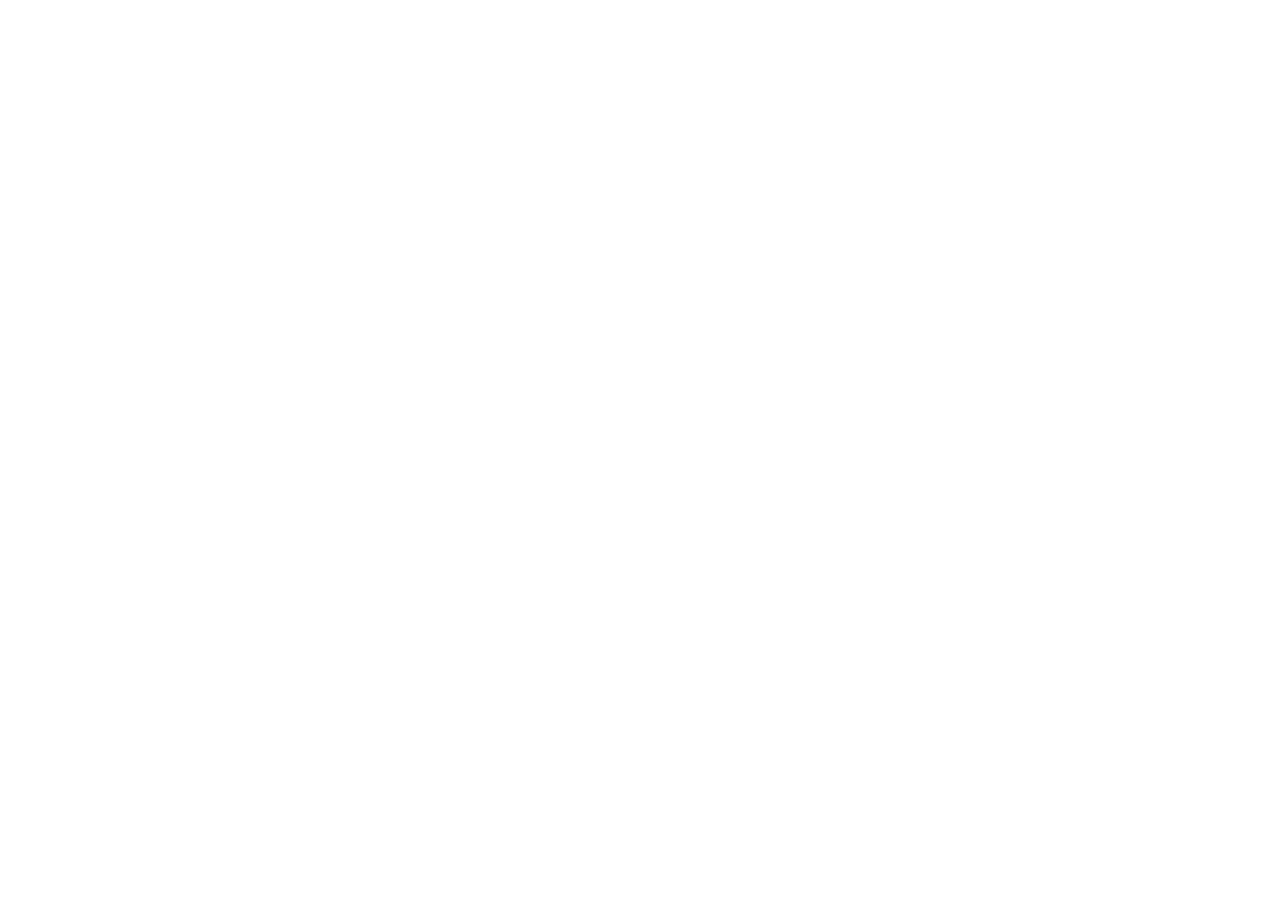
==== index.html @ 5034b86f "'创建了登录和注册'" ====
<!DOCTYPE html>
<html lang="en">
<head>
  <meta charset="UTF-8">
  <meta http-equiv="X-UA-Compatible" content="IE=edge">
  <meta name="viewport" content="width=device-width, initial-scale=1.0">
  <title>首页</title>
</head>
<body>
  
</body>
</html>
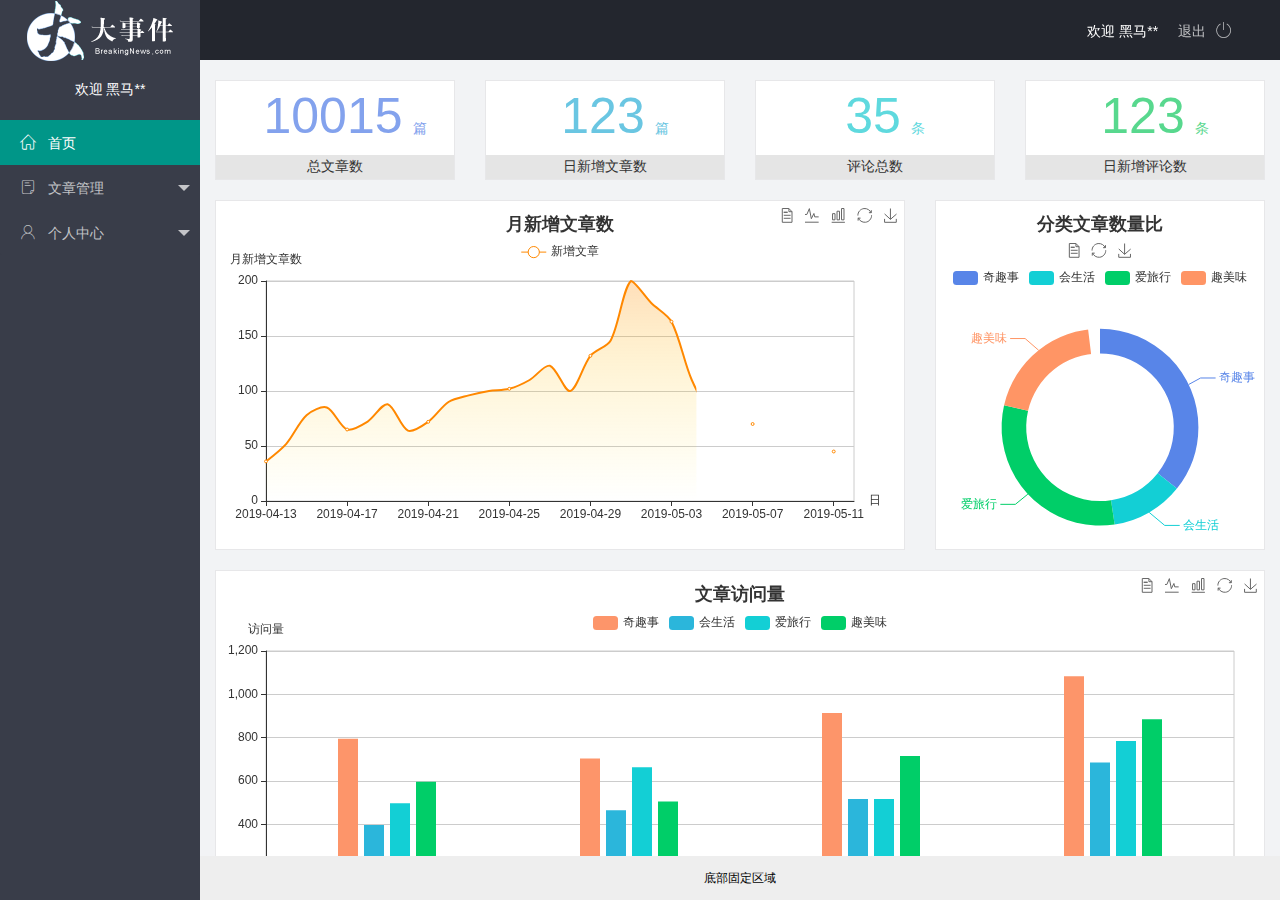
==== commit 01300afb: "完成了个人中心创建" ====
--- a/index.html
+++ b/index.html
@@ -5,8 +5,93 @@
   <meta http-equiv="X-UA-Compatible" content="IE=edge">
   <meta name="viewport" content="width=device-width, initial-scale=1.0">
   <title>首页</title>
+  <link rel="stylesheet" href="/assets/lib/layui/css/layui.css">
+  <link rel="stylesheet" href="./assets/fonts/iconfont.css">
+  <link rel="stylesheet" href="/assets/css/index.css">
 </head>
 <body>
-  
-</body>
+  <div class="layui-layout layui-layout-admin">
+    <div class="layui-header">
+      <div class="layui-logo layui-hide-xs layui-bg-black">
+        <img src="./assets/images/logo.png" alt="">
+      </div>
+      <!-- 头部区域（可配合layui 已有的水平导航） -->
+      
+      <ul class="layui-nav layui-layout-right">
+        <li class="layui-nav-item layui-hide layui-show-md-inline-block">
+          <div class="user-box">
+            <img src="//tva1.sinaimg.cn/crop.0.0.118.118.180/5db11ff4gw1e77d3nqrv8j203b03cweg.jpg" class="layui-nav-img">
+              <div class="user-text">黑</div>
+            <div class="text">欢迎 黑马**</div>
+          </div>
+          <dl class="layui-nav-child">
+            <dd><a href="">基本信息</a></dd>
+            <dd><a href="">更换头像</a></dd>
+            <dd><a href="">重置密码</a></dd>
+          </dl>
+        </li>
+        <li class="layui-nav-item" lay-header-event="menuRight" lay-unselect>
+          <a href="javascript:;" id="btnLogOut">
+            退出
+            <span class="iconfont icon-tuichu"style="margin-left: 6px;"></span>
+          </a>
+        </li>
+      </ul>
+    </div>
+    
+    <div class="layui-side layui-bg-black">
+      <div class="layui-side-scroll">
+        <div class="user-box">
+          <img src="//tva1.sinaimg.cn/crop.0.0.118.118.180/5db11ff4gw1e77d3nqrv8j203b03cweg.jpg"  class="layui-nav-img">
+            <div class="user-text">黑</div>
+          <div class="text">欢迎 黑马**</div>
+        </div>
+        <!-- 左侧导航区域（可配合layui已有的垂直导航） -->
+        <ul class="layui-nav layui-nav-tree" lay-shrink="all" >
+          <li class="layui-nav-item layui-this"><a href="./home/dashboard.html" target="fm">
+            <span class="iconfont icon-home"></span>
+            首页</a></li>
+          <li class="layui-nav-item ">
+            <a class="" href="javascript:;">
+              <span class="iconfont icon-16"></span>
+              文章管理</a>
+            <dl class="layui-nav-child">
+              <dd><a href="javascript:;"><i class="layui-icon layui-icon-app"></i>分类管理</a></dd>
+              <dd><a href="javascript:;"><i class="layui-icon layui-icon-app"></i>列表管理</a></dd>
+              <dd><a href="javascript:;"><i class="layui-icon layui-icon-app"></i>发布文章</a></dd>
+            </dl>
+          </li>
+          <li class="layui-nav-item">
+            <a href="javascript:;">
+              <span class="iconfont icon-user"></span>
+              个人中心</a>
+            <dl class="layui-nav-child">
+            <dd><a href="./user/user_info.html" target="fm"><i class="layui-icon layui-icon-app"></i>基本信息</a></dd>
+            <dd><a href="/user/user_avatar.html" target="fm"><i class="layui-icon layui-icon-app"></i>更换头像</a></dd>
+            <dd><a href="/user/user_pwd.html" target="fm"><i class="layui-icon layui-icon-app"></i>重置密码</a></dd>
+            </dl>
+          </li>
+          
+
+        </ul>
+      </div>
+    </div>
+    
+    <div class="layui-body">
+      <!-- 内容主体区域 -->
+      <iframe src="./home/dashboard.html" name="fm" frameborder="0"></iframe>
+
+    </div>
+    
+    <div class="layui-footer">
+      <!-- 底部固定区域 -->
+      底部固定区域
+    </div>
+  </div>
+
+  <script src="./assets/lib/layui/layui.all.js"></script>
+  <script src="./assets/lib/jquery.js"></script>
+  <script src="./assets/js/baseApi.js"></script>
+  <script src="./assets/js/index.js"></script>
+  </body>
 </html>--- a/assets/lib/layui/css/layui.css
+++ b/assets/lib/layui/css/layui.css
@@ -0,0 +1,2 @@
+/** layui-v2.5.5 MIT License By https://www.layui.com */
+ .layui-inline,img{display:inline-block;vertical-align:middle}h1,h2,h3,h4,h5,h6{font-weight:400}.layui-edge,.layui-header,.layui-inline,.layui-main{position:relative}.layui-body,.layui-edge,.layui-elip{overflow:hidden}.layui-btn,.layui-edge,.layui-inline,img{vertical-align:middle}.layui-btn,.layui-disabled,.layui-icon,.layui-unselect{-moz-user-select:none;-webkit-user-select:none;-ms-user-select:none}.layui-elip,.layui-form-checkbox span,.layui-form-pane .layui-form-label{text-overflow:ellipsis;white-space:nowrap}.layui-breadcrumb,.layui-tree-btnGroup{visibility:hidden}blockquote,body,button,dd,div,dl,dt,form,h1,h2,h3,h4,h5,h6,input,li,ol,p,pre,td,textarea,th,ul{margin:0;padding:0;-webkit-tap-highlight-color:rgba(0,0,0,0)}a:active,a:hover{outline:0}img{border:none}li{list-style:none}table{border-collapse:collapse;border-spacing:0}h4,h5,h6{font-size:100%}button,input,optgroup,option,select,textarea{font-family:inherit;font-size:inherit;font-style:inherit;font-weight:inherit;outline:0}pre{white-space:pre-wrap;white-space:-moz-pre-wrap;white-space:-pre-wrap;white-space:-o-pre-wrap;word-wrap:break-word}body{line-height:24px;font:14px Helvetica Neue,Helvetica,PingFang SC,Tahoma,Arial,sans-serif}hr{height:1px;margin:10px 0;border:0;clear:both}a{color:#333;text-decoration:none}a:hover{color:#777}a cite{font-style:normal;*cursor:pointer}.layui-border-box,.layui-border-box *{box-sizing:border-box}.layui-box,.layui-box *{box-sizing:content-box}.layui-clear{clear:both;*zoom:1}.layui-clear:after{content:'\20';clear:both;*zoom:1;display:block;height:0}.layui-inline{*display:inline;*zoom:1}.layui-edge{display:inline-block;width:0;height:0;border-width:6px;border-style:dashed;border-color:transparent}.layui-edge-top{top:-4px;border-bottom-color:#999;border-bottom-style:solid}.layui-edge-right{border-left-color:#999;border-left-style:solid}.layui-edge-bottom{top:2px;border-top-color:#999;border-top-style:solid}.layui-edge-left{border-right-color:#999;border-right-style:solid}.layui-disabled,.layui-disabled:hover{color:#d2d2d2!important;cursor:not-allowed!important}.layui-circle{border-radius:100%}.layui-show{display:block!important}.layui-hide{display:none!important}@font-face{font-family:layui-icon;src:url(../font/iconfont.eot?v=250);src:url(../font/iconfont.eot?v=250#iefix) format('embedded-opentype'),url(../font/iconfont.woff2?v=250) format('woff2'),url(../font/iconfont.woff?v=250) format('woff'),url(../font/iconfont.ttf?v=250) format('truetype'),url(../font/iconfont.svg?v=250#layui-icon) format('svg')}.layui-icon{font-family:layui-icon!important;font-size:16px;font-style:normal;-webkit-font-smoothing:antialiased;-moz-osx-font-smoothing:grayscale}.layui-icon-reply-fill:before{content:"\e611"}.layui-icon-set-fill:before{content:"\e614"}.layui-icon-menu-fill:before{content:"\e60f"}.layui-icon-search:before{content:"\e615"}.layui-icon-share:before{content:"\e641"}.layui-icon-set-sm:before{content:"\e620"}.layui-icon-engine:before{content:"\e628"}.layui-icon-close:before{content:"\1006"}.layui-icon-close-fill:before{content:"\1007"}.layui-icon-chart-screen:before{content:"\e629"}.layui-icon-star:before{content:"\e600"}.layui-icon-circle-dot:before{content:"\e617"}.layui-icon-chat:before{content:"\e606"}.layui-icon-release:before{content:"\e609"}.layui-icon-list:before{content:"\e60a"}.layui-icon-chart:before{content:"\e62c"}.layui-icon-ok-circle:before{content:"\1005"}.layui-icon-layim-theme:before{content:"\e61b"}.layui-icon-table:before{content:"\e62d"}.layui-icon-right:before{content:"\e602"}.layui-icon-left:before{content:"\e603"}.layui-icon-cart-simple:before{content:"\e698"}.layui-icon-face-cry:before{content:"\e69c"}.layui-icon-face-smile:before{content:"\e6af"}.layui-icon-survey:before{content:"\e6b2"}.layui-icon-tree:before{content:"\e62e"}.layui-icon-upload-circle:before{content:"\e62f"}.layui-icon-add-circle:before{content:"\e61f"}.layui-icon-download-circle:before{content:"\e601"}.layui-icon-templeate-1:before{content:"\e630"}.layui-icon-util:before{content:"\e631"}.layui-icon-face-surprised:before{content:"\e664"}.layui-icon-edit:before{content:"\e642"}.layui-icon-speaker:before{content:"\e645"}.layui-icon-down:before{content:"\e61a"}.layui-icon-file:before{content:"\e621"}.layui-icon-layouts:before{content:"\e632"}.layui-icon-rate-half:before{content:"\e6c9"}.layui-icon-add-circle-fine:before{content:"\e608"}.layui-icon-prev-circle:before{content:"\e633"}.layui-icon-read:before{content:"\e705"}.layui-icon-404:before{content:"\e61c"}.layui-icon-carousel:before{content:"\e634"}.layui-icon-help:before{content:"\e607"}.layui-icon-code-circle:before{content:"\e635"}.layui-icon-water:before{content:"\e636"}.layui-icon-username:before{content:"\e66f"}.layui-icon-find-fill:before{content:"\e670"}.layui-icon-about:before{content:"\e60b"}.layui-icon-location:before{content:"\e715"}.layui-icon-up:before{content:"\e619"}.layui-icon-pause:before{content:"\e651"}.layui-icon-date:before{content:"\e637"}.layui-icon-layim-uploadfile:before{content:"\e61d"}.layui-icon-delete:before{content:"\e640"}.layui-icon-play:before{content:"\e652"}.layui-icon-top:before{content:"\e604"}.layui-icon-friends:before{content:"\e612"}.layui-icon-refresh-3:before{content:"\e9aa"}.layui-icon-ok:before{content:"\e605"}.layui-icon-layer:before{content:"\e638"}.layui-icon-face-smile-fine:before{content:"\e60c"}.layui-icon-dollar:before{content:"\e659"}.layui-icon-group:before{content:"\e613"}.layui-icon-layim-download:before{content:"\e61e"}.layui-icon-picture-fine:before{content:"\e60d"}.layui-icon-link:before{content:"\e64c"}.layui-icon-diamond:before{content:"\e735"}.layui-icon-log:before{content:"\e60e"}.layui-icon-rate-solid:before{content:"\e67a"}.layui-icon-fonts-del:before{content:"\e64f"}.layui-icon-unlink:before{content:"\e64d"}.layui-icon-fonts-clear:before{content:"\e639"}.layui-icon-triangle-r:before{content:"\e623"}.layui-icon-circle:before{content:"\e63f"}.layui-icon-radio:before{content:"\e643"}.layui-icon-align-center:before{content:"\e647"}.layui-icon-align-right:before{content:"\e648"}.layui-icon-align-left:before{content:"\e649"}.layui-icon-loading-1:before{content:"\e63e"}.layui-icon-return:before{content:"\e65c"}.layui-icon-fonts-strong:before{content:"\e62b"}.layui-icon-upload:before{content:"\e67c"}.layui-icon-dialogue:before{content:"\e63a"}.layui-icon-video:before{content:"\e6ed"}.layui-icon-headset:before{content:"\e6fc"}.layui-icon-cellphone-fine:before{content:"\e63b"}.layui-icon-add-1:before{content:"\e654"}.layui-icon-face-smile-b:before{content:"\e650"}.layui-icon-fonts-html:before{content:"\e64b"}.layui-icon-form:before{content:"\e63c"}.layui-icon-cart:before{content:"\e657"}.layui-icon-camera-fill:before{content:"\e65d"}.layui-icon-tabs:before{content:"\e62a"}.layui-icon-fonts-code:before{content:"\e64e"}.layui-icon-fire:before{content:"\e756"}.layui-icon-set:before{content:"\e716"}.layui-icon-fonts-u:before{content:"\e646"}.layui-icon-triangle-d:before{content:"\e625"}.layui-icon-tips:before{content:"\e702"}.layui-icon-picture:before{content:"\e64a"}.layui-icon-more-vertical:before{content:"\e671"}.layui-icon-flag:before{content:"\e66c"}.layui-icon-loading:before{content:"\e63d"}.layui-icon-fonts-i:before{content:"\e644"}.layui-icon-refresh-1:before{content:"\e666"}.layui-icon-rmb:before{content:"\e65e"}.layui-icon-home:before{content:"\e68e"}.layui-icon-user:before{content:"\e770"}.layui-icon-notice:before{content:"\e667"}.layui-icon-login-weibo:before{content:"\e675"}.layui-icon-voice:before{content:"\e688"}.layui-icon-upload-drag:before{content:"\e681"}.layui-icon-login-qq:before{content:"\e676"}.layui-icon-snowflake:before{content:"\e6b1"}.layui-icon-file-b:before{content:"\e655"}.layui-icon-template:before{content:"\e663"}.layui-icon-auz:before{content:"\e672"}.layui-icon-console:before{content:"\e665"}.layui-icon-app:before{content:"\e653"}.layui-icon-prev:before{content:"\e65a"}.layui-icon-website:before{content:"\e7ae"}.layui-icon-next:before{content:"\e65b"}.layui-icon-component:before{content:"\e857"}.layui-icon-more:before{content:"\e65f"}.layui-icon-login-wechat:before{content:"\e677"}.layui-icon-shrink-right:before{content:"\e668"}.layui-icon-spread-left:before{content:"\e66b"}.layui-icon-camera:before{content:"\e660"}.layui-icon-note:before{content:"\e66e"}.layui-icon-refresh:before{content:"\e669"}.layui-icon-female:before{content:"\e661"}.layui-icon-male:before{content:"\e662"}.layui-icon-password:before{content:"\e673"}.layui-icon-senior:before{content:"\e674"}.layui-icon-theme:before{content:"\e66a"}.layui-icon-tread:before{content:"\e6c5"}.layui-icon-praise:before{content:"\e6c6"}.layui-icon-star-fill:before{content:"\e658"}.layui-icon-rate:before{content:"\e67b"}.layui-icon-template-1:before{content:"\e656"}.layui-icon-vercode:before{content:"\e679"}.layui-icon-cellphone:before{content:"\e678"}.layui-icon-screen-full:before{content:"\e622"}.layui-icon-screen-restore:before{content:"\e758"}.layui-icon-cols:before{content:"\e610"}.layui-icon-export:before{content:"\e67d"}.layui-icon-print:before{content:"\e66d"}.layui-icon-slider:before{content:"\e714"}.layui-icon-addition:before{content:"\e624"}.layui-icon-subtraction:before{content:"\e67e"}.layui-icon-service:before{content:"\e626"}.layui-icon-transfer:before{content:"\e691"}.layui-main{width:1140px;margin:0 auto}.layui-header{z-index:1000;height:60px}.layui-header a:hover{transition:all .5s;-webkit-transition:all .5s}.layui-side{position:fixed;left:0;top:0;bottom:0;z-index:999;width:200px;overflow-x:hidden}.layui-side-scroll{position:relative;width:220px;height:100%;overflow-x:hidden}.layui-body{position:absolute;left:200px;right:0;top:0;bottom:0;z-index:998;width:auto;overflow-y:auto;box-sizing:border-box}.layui-layout-body{overflow:hidden}.layui-layout-admin .layui-header{background-color:#23262E}.layui-layout-admin .layui-side{top:60px;width:200px;overflow-x:hidden}.layui-layout-admin .layui-body{position:fixed;top:60px;bottom:44px}.layui-layout-admin .layui-main{width:auto;margin:0 15px}.layui-layout-admin .layui-footer{position:fixed;left:200px;right:0;bottom:0;height:44px;line-height:44px;padding:0 15px;background-color:#eee}.layui-layout-admin .layui-logo{position:absolute;left:0;top:0;width:200px;height:100%;line-height:60px;text-align:center;color:#009688;font-size:16px}.layui-layout-admin .layui-header .layui-nav{background:0 0}.layui-layout-left{position:absolute!important;left:200px;top:0}.layui-layout-right{position:absolute!important;right:0;top:0}.layui-container{position:relative;margin:0 auto;padding:0 15px;box-sizing:border-box}.layui-fluid{position:relative;margin:0 auto;padding:0 15px}.layui-row:after,.layui-row:before{content:'';display:block;clear:both}.layui-col-lg1,.layui-col-lg10,.layui-col-lg11,.layui-col-lg12,.layui-col-lg2,.layui-col-lg3,.layui-col-lg4,.layui-col-lg5,.layui-col-lg6,.layui-col-lg7,.layui-col-lg8,.layui-col-lg9,.layui-col-md1,.layui-col-md10,.layui-col-md11,.layui-col-md12,.layui-col-md2,.layui-col-md3,.layui-col-md4,.layui-col-md5,.layui-col-md6,.layui-col-md7,.layui-col-md8,.layui-col-md9,.layui-col-sm1,.layui-col-sm10,.layui-col-sm11,.layui-col-sm12,.layui-col-sm2,.layui-col-sm3,.layui-col-sm4,.layui-col-sm5,.layui-col-sm6,.layui-col-sm7,.layui-col-sm8,.layui-col-sm9,.layui-col-xs1,.layui-col-xs10,.layui-col-xs11,.layui-col-xs12,.layui-col-xs2,.layui-col-xs3,.layui-col-xs4,.layui-col-xs5,.layui-col-xs6,.layui-col-xs7,.layui-col-xs8,.layui-col-xs9{position:relative;display:block;box-sizing:border-box}.layui-col-xs1,.layui-col-xs10,.layui-col-xs11,.layui-col-xs12,.layui-col-xs2,.layui-col-xs3,.layui-col-xs4,.layui-col-xs5,.layui-col-xs6,.layui-col-xs7,.layui-col-xs8,.layui-col-xs9{float:left}.layui-col-xs1{width:8.33333333%}.layui-col-xs2{width:16.66666667%}.layui-col-xs3{width:25%}.layui-col-xs4{width:33.33333333%}.layui-col-xs5{width:41.66666667%}.layui-col-xs6{width:50%}.layui-col-xs7{width:58.33333333%}.layui-col-xs8{width:66.66666667%}.layui-col-xs9{width:75%}.layui-col-xs10{width:83.33333333%}.layui-col-xs11{width:91.66666667%}.layui-col-xs12{width:100%}.layui-col-xs-offset1{margin-left:8.33333333%}.layui-col-xs-offset2{margin-left:16.66666667%}.layui-col-xs-offset3{margin-left:25%}.layui-col-xs-offset4{margin-left:33.33333333%}.layui-col-xs-offset5{margin-left:41.66666667%}.layui-col-xs-offset6{margin-left:50%}.layui-col-xs-offset7{margin-left:58.33333333%}.layui-col-xs-offset8{margin-left:66.66666667%}.layui-col-xs-offset9{margin-left:75%}.layui-col-xs-offset10{margin-left:83.33333333%}.layui-col-xs-offset11{margin-left:91.66666667%}.layui-col-xs-offset12{margin-left:100%}@media screen and (max-width:768px){.layui-hide-xs{display:none!important}.layui-show-xs-block{display:block!important}.layui-show-xs-inline{display:inline!important}.layui-show-xs-inline-block{display:inline-block!important}}@media screen and (min-width:768px){.layui-container{width:750px}.layui-hide-sm{display:none!important}.layui-show-sm-block{display:block!important}.layui-show-sm-inline{display:inline!important}.layui-show-sm-inline-block{display:inline-block!important}.layui-col-sm1,.layui-col-sm10,.layui-col-sm11,.layui-col-sm12,.layui-col-sm2,.layui-col-sm3,.layui-col-sm4,.layui-col-sm5,.layui-col-sm6,.layui-col-sm7,.layui-col-sm8,.layui-col-sm9{float:left}.layui-col-sm1{width:8.33333333%}.layui-col-sm2{width:16.66666667%}.layui-col-sm3{width:25%}.layui-col-sm4{width:33.33333333%}.layui-col-sm5{width:41.66666667%}.layui-col-sm6{width:50%}.layui-col-sm7{width:58.33333333%}.layui-col-sm8{width:66.66666667%}.layui-col-sm9{width:75%}.layui-col-sm10{width:83.33333333%}.layui-col-sm11{width:91.66666667%}.layui-col-sm12{width:100%}.layui-col-sm-offset1{margin-left:8.33333333%}.layui-col-sm-offset2{margin-left:16.66666667%}.layui-col-sm-offset3{margin-left:25%}.layui-col-sm-offset4{margin-left:33.33333333%}.layui-col-sm-offset5{margin-left:41.66666667%}.layui-col-sm-offset6{margin-left:50%}.layui-col-sm-offset7{margin-left:58.33333333%}.layui-col-sm-offset8{margin-left:66.66666667%}.layui-col-sm-offset9{margin-left:75%}.layui-col-sm-offset10{margin-left:83.33333333%}.layui-col-sm-offset11{margin-left:91.66666667%}.layui-col-sm-offset12{margin-left:100%}}@media screen and (min-width:992px){.layui-container{width:970px}.layui-hide-md{display:none!important}.layui-show-md-block{display:block!important}.layui-show-md-inline{display:inline!important}.layui-show-md-inline-block{display:inline-block!important}.layui-col-md1,.layui-col-md10,.layui-col-md11,.layui-col-md12,.layui-col-md2,.layui-col-md3,.layui-col-md4,.layui-col-md5,.layui-col-md6,.layui-col-md7,.layui-col-md8,.layui-col-md9{float:left}.layui-col-md1{width:8.33333333%}.layui-col-md2{width:16.66666667%}.layui-col-md3{width:25%}.layui-col-md4{width:33.33333333%}.layui-col-md5{width:41.66666667%}.layui-col-md6{width:50%}.layui-col-md7{width:58.33333333%}.layui-col-md8{width:66.66666667%}.layui-col-md9{width:75%}.layui-col-md10{width:83.33333333%}.layui-col-md11{width:91.66666667%}.layui-col-md12{width:100%}.layui-col-md-offset1{margin-left:8.33333333%}.layui-col-md-offset2{margin-left:16.66666667%}.layui-col-md-offset3{margin-left:25%}.layui-col-md-offset4{margin-left:33.33333333%}.layui-col-md-offset5{margin-left:41.66666667%}.layui-col-md-offset6{margin-left:50%}.layui-col-md-offset7{margin-left:58.33333333%}.layui-col-md-offset8{margin-left:66.66666667%}.layui-col-md-offset9{margin-left:75%}.layui-col-md-offset10{margin-left:83.33333333%}.layui-col-md-offset11{margin-left:91.66666667%}.layui-col-md-offset12{margin-left:100%}}@media screen and (min-width:1200px){.layui-container{width:1170px}.layui-hide-lg{display:none!important}.layui-show-lg-block{display:block!important}.layui-show-lg-inline{display:inline!important}.layui-show-lg-inline-block{display:inline-block!important}.layui-col-lg1,.layui-col-lg10,.layui-col-lg11,.layui-col-lg12,.layui-col-lg2,.layui-col-lg3,.layui-col-lg4,.layui-col-lg5,.layui-col-lg6,.layui-col-lg7,.layui-col-lg8,.layui-col-lg9{float:left}.layui-col-lg1{width:8.33333333%}.layui-col-lg2{width:16.66666667%}.layui-col-lg3{width:25%}.layui-col-lg4{width:33.33333333%}.layui-col-lg5{width:41.66666667%}.layui-col-lg6{width:50%}.layui-col-lg7{width:58.33333333%}.layui-col-lg8{width:66.66666667%}.layui-col-lg9{width:75%}.layui-col-lg10{width:83.33333333%}.layui-col-lg11{width:91.66666667%}.layui-col-lg12{width:100%}.layui-col-lg-offset1{margin-left:8.33333333%}.layui-col-lg-offset2{margin-left:16.66666667%}.layui-col-lg-offset3{margin-left:25%}.layui-col-lg-offset4{margin-left:33.33333333%}.layui-col-lg-offset5{margin-left:41.66666667%}.layui-col-lg-offset6{margin-left:50%}.layui-col-lg-offset7{margin-left:58.33333333%}.layui-col-lg-offset8{margin-left:66.66666667%}.layui-col-lg-offset9{margin-left:75%}.layui-col-lg-offset10{margin-left:83.33333333%}.layui-col-lg-offset11{margin-left:91.66666667%}.layui-col-lg-offset12{margin-left:100%}}.layui-col-space1{margin:-.5px}.layui-col-space1>*{padding:.5px}.layui-col-space3{margin:-1.5px}.layui-col-space3>*{padding:1.5px}.layui-col-space5{margin:-2.5px}.layui-col-space5>*{padding:2.5px}.layui-col-space8{margin:-3.5px}.layui-col-space8>*{padding:3.5px}.layui-col-space10{margin:-5px}.layui-col-space10>*{padding:5px}.layui-col-space12{margin:-6px}.layui-col-space12>*{padding:6px}.layui-col-space15{margin:-7.5px}.layui-col-space15>*{padding:7.5px}.layui-col-space18{margin:-9px}.layui-col-space18>*{padding:9px}.layui-col-space20{margin:-10px}.layui-col-space20>*{padding:10px}.layui-col-space22{margin:-11px}.layui-col-space22>*{padding:11px}.layui-col-space25{margin:-12.5px}.layui-col-space25>*{padding:12.5px}.layui-col-space30{margin:-15px}.layui-col-space30>*{padding:15px}.layui-btn,.layui-input,.layui-select,.layui-textarea,.layui-upload-button{outline:0;-webkit-appearance:none;transition:all .3s;-webkit-transition:all .3s;box-sizing:border-box}.layui-elem-quote{margin-bottom:10px;padding:15px;line-height:22px;border-left:5px solid #009688;border-radius:0 2px 2px 0;background-color:#f2f2f2}.layui-quote-nm{border-style:solid;border-width:1px 1px 1px 5px;background:0 0}.layui-elem-field{margin-bottom:10px;padding:0;border-width:1px;border-style:solid}.layui-elem-field legend{margin-left:20px;padding:0 10px;font-size:20px;font-weight:300}.layui-field-title{margin:10px 0 20px;border-width:1px 0 0}.layui-field-box{padding:10px 15px}.layui-field-title .layui-field-box{padding:10px 0}.layui-progress{position:relative;height:6px;border-radius:20px;background-color:#e2e2e2}.layui-progress-bar{position:absolute;left:0;top:0;width:0;max-width:100%;height:6px;border-radius:20px;text-align:right;background-color:#5FB878;transition:all .3s;-webkit-transition:all .3s}.layui-progress-big,.layui-progress-big .layui-progress-bar{height:18px;line-height:18px}.layui-progress-text{position:relative;top:-20px;line-height:18px;font-size:12px;color:#666}.layui-progress-big .layui-progress-text{position:static;padding:0 10px;color:#fff}.layui-collapse{border-width:1px;border-style:solid;border-radius:2px}.layui-colla-content,.layui-colla-item{border-top-width:1px;border-top-style:solid}.layui-colla-item:first-child{border-top:none}.layui-colla-title{position:relative;height:42px;line-height:42px;padding:0 15px 0 35px;color:#333;background-color:#f2f2f2;cursor:pointer;font-size:14px;overflow:hidden}.layui-colla-content{display:none;padding:10px 15px;line-height:22px;color:#666}.layui-colla-icon{position:absolute;left:15px;top:0;font-size:14px}.layui-card{margin-bottom:15px;border-radius:2px;background-color:#fff;box-shadow:0 1px 2px 0 rgba(0,0,0,.05)}.layui-card:last-child{margin-bottom:0}.layui-card-header{position:relative;height:42px;line-height:42px;padding:0 15px;border-bottom:1px solid #f6f6f6;color:#333;border-radius:2px 2px 0 0;font-size:14px}.layui-bg-black,.layui-bg-blue,.layui-bg-cyan,.layui-bg-green,.layui-bg-orange,.layui-bg-red{color:#fff!important}.layui-card-body{position:relative;padding:10px 15px;line-height:24px}.layui-card-body[pad15]{padding:15px}.layui-card-body[pad20]{padding:20px}.layui-card-body .layui-table{margin:5px 0}.layui-card .layui-tab{margin:0}.layui-panel-window{position:relative;padding:15px;border-radius:0;border-top:5px solid #E6E6E6;background-color:#fff}.layui-auxiliar-moving{position:fixed;left:0;right:0;top:0;bottom:0;width:100%;height:100%;background:0 0;z-index:9999999999}.layui-form-label,.layui-form-mid,.layui-form-select,.layui-input-block,.layui-input-inline,.layui-textarea{position:relative}.layui-bg-red{background-color:#FF5722!important}.layui-bg-orange{background-color:#FFB800!important}.layui-bg-green{background-color:#009688!important}.layui-bg-cyan{background-color:#2F4056!important}.layui-bg-blue{background-color:#1E9FFF!important}.layui-bg-black{background-color:#393D49!important}.layui-bg-gray{background-color:#eee!important;color:#666!important}.layui-badge-rim,.layui-colla-content,.layui-colla-item,.layui-collapse,.layui-elem-field,.layui-form-pane .layui-form-item[pane],.layui-form-pane .layui-form-label,.layui-input,.layui-layedit,.layui-layedit-tool,.layui-quote-nm,.layui-select,.layui-tab-bar,.layui-tab-card,.layui-tab-title,.layui-tab-title .layui-this:after,.layui-textarea{border-color:#e6e6e6}.layui-timeline-item:before,hr{background-color:#e6e6e6}.layui-text{line-height:22px;font-size:14px;color:#666}.layui-text h1,.layui-text h2,.layui-text h3{font-weight:500;color:#333}.layui-text h1{font-size:30px}.layui-text h2{font-size:24px}.layui-text h3{font-size:18px}.layui-text a:not(.layui-btn){color:#01AAED}.layui-text a:not(.layui-btn):hover{text-decoration:underline}.layui-text ul{padding:5px 0 5px 15px}.layui-text ul li{margin-top:5px;list-style-type:disc}.layui-text em,.layui-word-aux{color:#999!important;padding:0 5px!important}.layui-btn{display:inline-block;height:38px;line-height:38px;padding:0 18px;background-color:#009688;color:#fff;white-space:nowrap;text-align:center;font-size:14px;border:none;border-radius:2px;cursor:pointer}.layui-btn:hover{opacity:.8;filter:alpha(opacity=80);color:#fff}.layui-btn:active{opacity:1;filter:alpha(opacity=100)}.layui-btn+.layui-btn{margin-left:10px}.layui-btn-container{font-size:0}.layui-btn-container .layui-btn{margin-right:10px;margin-bottom:10px}.layui-btn-container .layui-btn+.layui-btn{margin-left:0}.layui-table .layui-btn-container .layui-btn{margin-bottom:9px}.layui-btn-radius{border-radius:100px}.layui-btn .layui-icon{margin-right:3px;font-size:18px;vertical-align:bottom;vertical-align:middle\9}.layui-btn-primary{border:1px solid #C9C9C9;background-color:#fff;color:#555}.layui-btn-primary:hover{border-color:#009688;color:#333}.layui-btn-normal{background-color:#1E9FFF}.layui-btn-warm{background-color:#FFB800}.layui-btn-danger{background-color:#FF5722}.layui-btn-checked{background-color:#5FB878}.layui-btn-disabled,.layui-btn-disabled:active,.layui-btn-disabled:hover{border:1px solid #e6e6e6;background-color:#FBFBFB;color:#C9C9C9;cursor:not-allowed;opacity:1}.layui-btn-lg{height:44px;line-height:44px;padding:0 25px;font-size:16px}.layui-btn-sm{height:30px;line-height:30px;padding:0 10px;font-size:12px}.layui-btn-sm i{font-size:16px!important}.layui-btn-xs{height:22px;line-height:22px;padding:0 5px;font-size:12px}.layui-btn-xs i{font-size:14px!important}.layui-btn-group{display:inline-block;vertical-align:middle;font-size:0}.layui-btn-group .layui-btn{margin-left:0!important;margin-right:0!important;border-left:1px solid rgba(255,255,255,.5);border-radius:0}.layui-btn-group .layui-btn-primary{border-left:none}.layui-btn-group .layui-btn-primary:hover{border-color:#C9C9C9;color:#009688}.layui-btn-group .layui-btn:first-child{border-left:none;border-radius:2px 0 0 2px}.layui-btn-group .layui-btn-primary:first-child{border-left:1px solid #c9c9c9}.layui-btn-group .layui-btn:last-child{border-radius:0 2px 2px 0}.layui-btn-group .layui-btn+.layui-btn{margin-left:0}.layui-btn-group+.layui-btn-group{margin-left:10px}.layui-btn-fluid{width:100%}.layui-input,.layui-select,.layui-textarea{height:38px;line-height:1.3;line-height:38px\9;border-width:1px;border-style:solid;background-color:#fff;border-radius:2px}.layui-input::-webkit-input-placeholder,.layui-select::-webkit-input-placeholder,.layui-textarea::-webkit-input-placeholder{line-height:1.3}.layui-input,.layui-textarea{display:block;width:100%;padding-left:10px}.layui-input:hover,.layui-textarea:hover{border-color:#D2D2D2!important}.layui-input:focus,.layui-textarea:focus{border-color:#C9C9C9!important}.layui-textarea{min-height:100px;height:auto;line-height:20px;padding:6px 10px;resize:vertical}.layui-select{padding:0 10px}.layui-form input[type=checkbox],.layui-form input[type=radio],.layui-form select{display:none}.layui-form [lay-ignore]{display:initial}.layui-form-item{margin-bottom:15px;clear:both;*zoom:1}.layui-form-item:after{content:'\20';clear:both;*zoom:1;display:block;height:0}.layui-form-label{float:left;display:block;padding:9px 15px;width:80px;font-weight:400;line-height:20px;text-align:right}.layui-form-label-col{display:block;float:none;padding:9px 0;line-height:20px;text-align:left}.layui-form-item .layui-inline{margin-bottom:5px;margin-right:10px}.layui-input-block{margin-left:110px;min-height:36px}.layui-input-inline{display:inline-block;vertical-align:middle}.layui-form-item .layui-input-inline{float:left;width:190px;margin-right:10px}.layui-form-text .layui-input-inline{width:auto}.layui-form-mid{float:left;display:block;padding:9px 0!important;line-height:20px;margin-right:10px}.layui-form-danger+.layui-form-select .layui-input,.layui-form-danger:focus{border-color:#FF5722!important}.layui-form-select .layui-input{padding-right:30px;cursor:pointer}.layui-form-select .layui-edge{position:absolute;right:10px;top:50%;margin-top:-3px;cursor:pointer;border-width:6px;border-top-color:#c2c2c2;border-top-style:solid;transition:all .3s;-webkit-transition:all .3s}.layui-form-select dl{display:none;position:absolute;left:0;top:42px;padding:5px 0;z-index:899;min-width:100%;border:1px solid #d2d2d2;max-height:300px;overflow-y:auto;background-color:#fff;border-radius:2px;box-shadow:0 2px 4px rgba(0,0,0,.12);box-sizing:border-box}.layui-form-select dl dd,.layui-form-select dl dt{padding:0 10px;line-height:36px;white-space:nowrap;overflow:hidden;text-overflow:ellipsis}.layui-form-select dl dt{font-size:12px;color:#999}.layui-form-select dl dd{cursor:pointer}.layui-form-select dl dd:hover{background-color:#f2f2f2;-webkit-transition:.5s all;transition:.5s all}.layui-form-select .layui-select-group dd{padding-left:20px}.layui-form-select dl dd.layui-select-tips{padding-left:10px!important;color:#999}.layui-form-select dl dd.layui-this{background-color:#5FB878;color:#fff}.layui-form-checkbox,.layui-form-select dl dd.layui-disabled{background-color:#fff}.layui-form-selected dl{display:block}.layui-form-checkbox,.layui-form-checkbox *,.layui-form-switch{display:inline-block;vertical-align:middle}.layui-form-selected .layui-edge{margin-top:-9px;-webkit-transform:rotate(180deg);transform:rotate(180deg);margin-top:-3px\9}:root .layui-form-selected .layui-edge{margin-top:-9px\0/IE9}.layui-form-selectup dl{top:auto;bottom:42px}.layui-select-none{margin:5px 0;text-align:center;color:#999}.layui-select-disabled .layui-disabled{border-color:#eee!important}.layui-select-disabled .layui-edge{border-top-color:#d2d2d2}.layui-form-checkbox{position:relative;height:30px;line-height:30px;margin-right:10px;padding-right:30px;cursor:pointer;font-size:0;-webkit-transition:.1s linear;transition:.1s linear;box-sizing:border-box}.layui-form-checkbox span{padding:0 10px;height:100%;font-size:14px;border-radius:2px 0 0 2px;background-color:#d2d2d2;color:#fff;overflow:hidden}.layui-form-checkbox:hover span{background-color:#c2c2c2}.layui-form-checkbox i{position:absolute;right:0;top:0;width:30px;height:28px;border:1px solid #d2d2d2;border-left:none;border-radius:0 2px 2px 0;color:#fff;font-size:20px;text-align:center}.layui-form-checkbox:hover i{border-color:#c2c2c2;color:#c2c2c2}.layui-form-checked,.layui-form-checked:hover{border-color:#5FB878}.layui-form-checked span,.layui-form-checked:hover span{background-color:#5FB878}.layui-form-checked i,.layui-form-checked:hover i{color:#5FB878}.layui-form-item .layui-form-checkbox{margin-top:4px}.layui-form-checkbox[lay-skin=primary]{height:auto!important;line-height:normal!important;min-width:18px;min-height:18px;border:none!important;margin-right:0;padding-left:28px;padding-right:0;background:0 0}.layui-form-checkbox[lay-skin=primary] span{padding-left:0;padding-right:15px;line-height:18px;background:0 0;color:#666}.layui-form-checkbox[lay-skin=primary] i{right:auto;left:0;width:16px;height:16px;line-height:16px;border:1px solid #d2d2d2;font-size:12px;border-radius:2px;background-color:#fff;-webkit-transition:.1s linear;transition:.1s linear}.layui-form-checkbox[lay-skin=primary]:hover i{border-color:#5FB878;color:#fff}.layui-form-checked[lay-skin=primary] i{border-color:#5FB878!important;background-color:#5FB878;color:#fff}.layui-checkbox-disbaled[lay-skin=primary] span{background:0 0!important;color:#c2c2c2}.layui-checkbox-disbaled[lay-skin=primary]:hover i{border-color:#d2d2d2}.layui-form-item .layui-form-checkbox[lay-skin=primary]{margin-top:10px}.layui-form-switch{position:relative;height:22px;line-height:22px;min-width:35px;padding:0 5px;margin-top:8px;border:1px solid #d2d2d2;border-radius:20px;cursor:pointer;background-color:#fff;-webkit-transition:.1s linear;transition:.1s linear}.layui-form-switch i{position:absolute;left:5px;top:3px;width:16px;height:16px;border-radius:20px;background-color:#d2d2d2;-webkit-transition:.1s linear;transition:.1s linear}.layui-form-switch em{position:relative;top:0;width:25px;margin-left:21px;padding:0!important;text-align:center!important;color:#999!important;font-style:normal!important;font-size:12px}.layui-form-onswitch{border-color:#5FB878;background-color:#5FB878}.layui-checkbox-disbaled,.layui-checkbox-disbaled i{border-color:#e2e2e2!important}.layui-form-onswitch i{left:100%;margin-left:-21px;background-color:#fff}.layui-form-onswitch em{margin-left:5px;margin-right:21px;color:#fff!important}.layui-checkbox-disbaled span{background-color:#e2e2e2!important}.layui-checkbox-disbaled:hover i{color:#fff!important}[lay-radio]{display:none}.layui-form-radio,.layui-form-radio *{display:inline-block;vertical-align:middle}.layui-form-radio{line-height:28px;margin:6px 10px 0 0;padding-right:10px;cursor:pointer;font-size:0}.layui-form-radio *{font-size:14px}.layui-form-radio>i{margin-right:8px;font-size:22px;color:#c2c2c2}.layui-form-radio>i:hover,.layui-form-radioed>i{color:#5FB878}.layui-radio-disbaled>i{color:#e2e2e2!important}.layui-form-pane .layui-form-label{width:110px;padding:8px 15px;height:38px;line-height:20px;border-width:1px;border-style:solid;border-radius:2px 0 0 2px;text-align:center;background-color:#FBFBFB;overflow:hidden;box-sizing:border-box}.layui-form-pane .layui-input-inline{margin-left:-1px}.layui-form-pane .layui-input-block{margin-left:110px;left:-1px}.layui-form-pane .layui-input{border-radius:0 2px 2px 0}.layui-form-pane .layui-form-text .layui-form-label{float:none;width:100%;border-radius:2px;box-sizing:border-box;text-align:left}.layui-form-pane .layui-form-text .layui-input-inline{display:block;margin:0;top:-1px;clear:both}.layui-form-pane .layui-form-text .layui-input-block{margin:0;left:0;top:-1px}.layui-form-pane .layui-form-text .layui-textarea{min-height:100px;border-radius:0 0 2px 2px}.layui-form-pane .layui-form-checkbox{margin:4px 0 4px 10px}.layui-form-pane .layui-form-radio,.layui-form-pane .layui-form-switch{margin-top:6px;margin-left:10px}.layui-form-pane .layui-form-item[pane]{position:relative;border-width:1px;border-style:solid}.layui-form-pane .layui-form-item[pane] .layui-form-label{position:absolute;left:0;top:0;height:100%;border-width:0 1px 0 0}.layui-form-pane .layui-form-item[pane] .layui-input-inline{margin-left:110px}@media screen and (max-width:450px){.layui-form-item .layui-form-label{text-overflow:ellipsis;overflow:hidden;white-space:nowrap}.layui-form-item .layui-inline{display:block;margin-right:0;margin-bottom:20px;clear:both}.layui-form-item .layui-inline:after{content:'\20';clear:both;display:block;height:0}.layui-form-item .layui-input-inline{display:block;float:none;left:-3px;width:auto;margin:0 0 10px 112px}.layui-form-item .layui-input-inline+.layui-form-mid{margin-left:110px;top:-5px;padding:0}.layui-form-item .layui-form-checkbox{margin-right:5px;margin-bottom:5px}}.layui-layedit{border-width:1px;border-style:solid;border-radius:2px}.layui-layedit-tool{padding:3px 5px;border-bottom-width:1px;border-bottom-style:solid;font-size:0}.layedit-tool-fixed{position:fixed;top:0;border-top:1px solid #e2e2e2}.layui-layedit-tool .layedit-tool-mid,.layui-layedit-tool .layui-icon{display:inline-block;vertical-align:middle;text-align:center;font-size:14px}.layui-layedit-tool .layui-icon{position:relative;width:32px;height:30px;line-height:30px;margin:3px 5px;color:#777;cursor:pointer;border-radius:2px}.layui-layedit-tool .layui-icon:hover{color:#393D49}.layui-layedit-tool .layui-icon:active{color:#000}.layui-layedit-tool .layedit-tool-active{background-color:#e2e2e2;color:#000}.layui-layedit-tool .layui-disabled,.layui-layedit-tool .layui-disabled:hover{color:#d2d2d2;cursor:not-allowed}.layui-layedit-tool .layedit-tool-mid{width:1px;height:18px;margin:0 10px;background-color:#d2d2d2}.layedit-tool-html{width:50px!important;font-size:30px!important}.layedit-tool-b,.layedit-tool-code,.layedit-tool-help{font-size:16px!important}.layedit-tool-d,.layedit-tool-face,.layedit-tool-image,.layedit-tool-unlink{font-size:18px!important}.layedit-tool-image input{position:absolute;font-size:0;left:0;top:0;width:100%;height:100%;opacity:.01;filter:Alpha(opacity=1);cursor:pointer}.layui-layedit-iframe iframe{display:block;width:100%}#LAY_layedit_code{overflow:hidden}.layui-laypage{display:inline-block;*display:inline;*zoom:1;vertical-align:middle;margin:10px 0;font-size:0}.layui-laypage>a:first-child,.layui-laypage>a:first-child em{border-radius:2px 0 0 2px}.layui-laypage>a:last-child,.layui-laypage>a:last-child em{border-radius:0 2px 2px 0}.layui-laypage>:first-child{margin-left:0!important}.layui-laypage>:last-child{margin-right:0!important}.layui-laypage a,.layui-laypage button,.layui-laypage input,.layui-laypage select,.layui-laypage span{border:1px solid #e2e2e2}.layui-laypage a,.layui-laypage span{display:inline-block;*display:inline;*zoom:1;vertical-align:middle;padding:0 15px;height:28px;line-height:28px;margin:0 -1px 5px 0;background-color:#fff;color:#333;font-size:12px}.layui-flow-more a *,.layui-laypage input,.layui-table-view select[lay-ignore]{display:inline-block}.layui-laypage a:hover{color:#009688}.layui-laypage em{font-style:normal}.layui-laypage .layui-laypage-spr{color:#999;font-weight:700}.layui-laypage a{text-decoration:none}.layui-laypage .layui-laypage-curr{position:relative}.layui-laypage .layui-laypage-curr em{position:relative;color:#fff}.layui-laypage .layui-laypage-curr .layui-laypage-em{position:absolute;left:-1px;top:-1px;padding:1px;width:100%;height:100%;background-color:#009688}.layui-laypage-em{border-radius:2px}.layui-laypage-next em,.layui-laypage-prev em{font-family:Sim sun;font-size:16px}.layui-laypage .layui-laypage-count,.layui-laypage .layui-laypage-limits,.layui-laypage .layui-laypage-refresh,.layui-laypage .layui-laypage-skip{margin-left:10px;margin-right:10px;padding:0;border:none}.layui-laypage .layui-laypage-limits,.layui-laypage .layui-laypage-refresh{vertical-align:top}.layui-laypage .layui-laypage-refresh i{font-size:18px;cursor:pointer}.layui-laypage select{height:22px;padding:3px;border-radius:2px;cursor:pointer}.layui-laypage .layui-laypage-skip{height:30px;line-height:30px;color:#999}.layui-laypage button,.layui-laypage input{height:30px;line-height:30px;border-radius:2px;vertical-align:top;background-color:#fff;box-sizing:border-box}.layui-laypage input{width:40px;margin:0 10px;padding:0 3px;text-align:center}.layui-laypage input:focus,.layui-laypage select:focus{border-color:#009688!important}.layui-laypage button{margin-left:10px;padding:0 10px;cursor:pointer}.layui-table,.layui-table-view{margin:10px 0}.layui-flow-more{margin:10px 0;text-align:center;color:#999;font-size:14px}.layui-flow-more a{height:32px;line-height:32px}.layui-flow-more a *{vertical-align:top}.layui-flow-more a cite{padding:0 20px;border-radius:3px;background-color:#eee;color:#333;font-style:normal}.layui-flow-more a cite:hover{opacity:.8}.layui-flow-more a i{font-size:30px;color:#737383}.layui-table{width:100%;background-color:#fff;color:#666}.layui-table tr{transition:all .3s;-webkit-transition:all .3s}.layui-table th{text-align:left;font-weight:400}.layui-table tbody tr:hover,.layui-table thead tr,.layui-table-click,.layui-table-header,.layui-table-hover,.layui-table-mend,.layui-table-patch,.layui-table-tool,.layui-table-total,.layui-table-total tr,.layui-table[lay-even] tr:nth-child(even){background-color:#f2f2f2}.layui-table td,.layui-table th,.layui-table-col-set,.layui-table-fixed-r,.layui-table-grid-down,.layui-table-header,.layui-table-page,.layui-table-tips-main,.layui-table-tool,.layui-table-total,.layui-table-view,.layui-table[lay-skin=line],.layui-table[lay-skin=row]{border-width:1px;border-style:solid;border-color:#e6e6e6}.layui-table td,.layui-table th{position:relative;padding:9px 15px;min-height:20px;line-height:20px;font-size:14px}.layui-table[lay-skin=line] td,.layui-table[lay-skin=line] th{border-width:0 0 1px}.layui-table[lay-skin=row] td,.layui-table[lay-skin=row] th{border-width:0 1px 0 0}.layui-table[lay-skin=nob] td,.layui-table[lay-skin=nob] th{border:none}.layui-table img{max-width:100px}.layui-table[lay-size=lg] td,.layui-table[lay-size=lg] th{padding:15px 30px}.layui-table-view .layui-table[lay-size=lg] .layui-table-cell{height:40px;line-height:40px}.layui-table[lay-size=sm] td,.layui-table[lay-size=sm] th{font-size:12px;padding:5px 10px}.layui-table-view .layui-table[lay-size=sm] .layui-table-cell{height:20px;line-height:20px}.layui-table[lay-data]{display:none}.layui-table-box{position:relative;overflow:hidden}.layui-table-view .layui-table{position:relative;width:auto;margin:0}.layui-table-view .layui-table[lay-skin=line]{border-width:0 1px 0 0}.layui-table-view .layui-table[lay-skin=row]{border-width:0 0 1px}.layui-table-view .layui-table td,.layui-table-view .layui-table th{padding:5px 0;border-top:none;border-left:none}.layui-table-view .layui-table th.layui-unselect .layui-table-cell span{cursor:pointer}.layui-table-view .layui-table td{cursor:default}.layui-table-view .layui-table td[data-edit=text]{cursor:text}.layui-table-view .layui-form-checkbox[lay-skin=primary] i{width:18px;height:18px}.layui-table-view .layui-form-radio{line-height:0;padding:0}.layui-table-view .layui-form-radio>i{margin:0;font-size:20px}.layui-table-init{position:absolute;left:0;top:0;width:100%;height:100%;text-align:center;z-index:110}.layui-table-init .layui-icon{position:absolute;left:50%;top:50%;margin:-15px 0 0 -15px;font-size:30px;color:#c2c2c2}.layui-table-header{border-width:0 0 1px;overflow:hidden}.layui-table-header .layui-table{margin-bottom:-1px}.layui-table-tool .layui-inline[lay-event]{position:relative;width:26px;height:26px;padding:5px;line-height:16px;margin-right:10px;text-align:center;color:#333;border:1px solid #ccc;cursor:pointer;-webkit-transition:.5s all;transition:.5s all}.layui-table-tool .layui-inline[lay-event]:hover{border:1px solid #999}.layui-table-tool-temp{padding-right:120px}.layui-table-tool-self{position:absolute;right:17px;top:10px}.layui-table-tool .layui-table-tool-self .layui-inline[lay-event]{margin:0 0 0 10px}.layui-table-tool-panel{position:absolute;top:29px;left:-1px;padding:5px 0;min-width:150px;min-height:40px;border:1px solid #d2d2d2;text-align:left;overflow-y:auto;background-color:#fff;box-shadow:0 2px 4px rgba(0,0,0,.12)}.layui-table-cell,.layui-table-tool-panel li{overflow:hidden;text-overflow:ellipsis;white-space:nowrap}.layui-table-tool-panel li{padding:0 10px;line-height:30px;-webkit-transition:.5s all;transition:.5s all}.layui-table-tool-panel li .layui-form-checkbox[lay-skin=primary]{width:100%;padding-left:28px}.layui-table-tool-panel li:hover{background-color:#f2f2f2}.layui-table-tool-panel li .layui-form-checkbox[lay-skin=primary] i{position:absolute;left:0;top:0}.layui-table-tool-panel li .layui-form-checkbox[lay-skin=primary] span{padding:0}.layui-table-tool .layui-table-tool-self .layui-table-tool-panel{left:auto;right:-1px}.layui-table-col-set{position:absolute;right:0;top:0;width:20px;height:100%;border-width:0 0 0 1px;background-color:#fff}.layui-table-sort{width:10px;height:20px;margin-left:5px;cursor:pointer!important}.layui-table-sort .layui-edge{position:absolute;left:5px;border-width:5px}.layui-table-sort .layui-table-sort-asc{top:3px;border-top:none;border-bottom-style:solid;border-bottom-color:#b2b2b2}.layui-table-sort .layui-table-sort-asc:hover{border-bottom-color:#666}.layui-table-sort .layui-table-sort-desc{bottom:5px;border-bottom:none;border-top-style:solid;border-top-color:#b2b2b2}.layui-table-sort .layui-table-sort-desc:hover{border-top-color:#666}.layui-table-sort[lay-sort=asc] .layui-table-sort-asc{border-bottom-color:#000}.layui-table-sort[lay-sort=desc] .layui-table-sort-desc{border-top-color:#000}.layui-table-cell{height:28px;line-height:28px;padding:0 15px;position:relative;box-sizing:border-box}.layui-table-cell .layui-form-checkbox[lay-skin=primary]{top:-1px;padding:0}.layui-table-cell .layui-table-link{color:#01AAED}.laytable-cell-checkbox,.laytable-cell-numbers,.laytable-cell-radio,.laytable-cell-space{padding:0;text-align:center}.layui-table-body{position:relative;overflow:auto;margin-right:-1px;margin-bottom:-1px}.layui-table-body .layui-none{line-height:26px;padding:15px;text-align:center;color:#999}.layui-table-fixed{position:absolute;left:0;top:0;z-index:101}.layui-table-fixed .layui-table-body{overflow:hidden}.layui-table-fixed-l{box-shadow:0 -1px 8px rgba(0,0,0,.08)}.layui-table-fixed-r{left:auto;right:-1px;border-width:0 0 0 1px;box-shadow:-1px 0 8px rgba(0,0,0,.08)}.layui-table-fixed-r .layui-table-header{position:relative;overflow:visible}.layui-table-mend{position:absolute;right:-49px;top:0;height:100%;width:50px}.layui-table-tool{position:relative;z-index:890;width:100%;min-height:50px;line-height:30px;padding:10px 15px;border-width:0 0 1px}.layui-table-tool .layui-btn-container{margin-bottom:-10px}.layui-table-page,.layui-table-total{border-width:1px 0 0;margin-bottom:-1px;overflow:hidden}.layui-table-page{position:relative;width:100%;padding:7px 7px 0;height:41px;font-size:12px;white-space:nowrap}.layui-table-page>div{height:26px}.layui-table-page .layui-laypage{margin:0}.layui-table-page .layui-laypage a,.layui-table-page .layui-laypage span{height:26px;line-height:26px;margin-bottom:10px;border:none;background:0 0}.layui-table-page .layui-laypage a,.layui-table-page .layui-laypage span.layui-laypage-curr{padding:0 12px}.layui-table-page .layui-laypage span{margin-left:0;padding:0}.layui-table-page .layui-laypage .layui-laypage-prev{margin-left:-7px!important}.layui-table-page .layui-laypage .layui-laypage-curr .layui-laypage-em{left:0;top:0;padding:0}.layui-table-page .layui-laypage button,.layui-table-page .layui-laypage input{height:26px;line-height:26px}.layui-table-page .layui-laypage input{width:40px}.layui-table-page .layui-laypage button{padding:0 10px}.layui-table-page select{height:18px}.layui-table-patch .layui-table-cell{padding:0;width:30px}.layui-table-edit{position:absolute;left:0;top:0;width:100%;height:100%;padding:0 14px 1px;border-radius:0;box-shadow:1px 1px 20px rgba(0,0,0,.15)}.layui-table-edit:focus{border-color:#5FB878!important}select.layui-table-edit{padding:0 0 0 10px;border-color:#C9C9C9}.layui-table-view .layui-form-checkbox,.layui-table-view .layui-form-radio,.layui-table-view .layui-form-switch{top:0;margin:0;box-sizing:content-box}.layui-table-view .layui-form-checkbox{top:-1px;height:26px;line-height:26px}.layui-table-view .layui-form-checkbox i{height:26px}.layui-table-grid .layui-table-cell{overflow:visible}.layui-table-grid-down{position:absolute;top:0;right:0;width:26px;height:100%;padding:5px 0;border-width:0 0 0 1px;text-align:center;background-color:#fff;color:#999;cursor:pointer}.layui-table-grid-down .layui-icon{position:absolute;top:50%;left:50%;margin:-8px 0 0 -8px}.layui-table-grid-down:hover{background-color:#fbfbfb}body .layui-table-tips .layui-layer-content{background:0 0;padding:0;box-shadow:0 1px 6px rgba(0,0,0,.12)}.layui-table-tips-main{margin:-44px 0 0 -1px;max-height:150px;padding:8px 15px;font-size:14px;overflow-y:scroll;background-color:#fff;color:#666}.layui-table-tips-c{position:absolute;right:-3px;top:-13px;width:20px;height:20px;padding:3px;cursor:pointer;background-color:#666;border-radius:50%;color:#fff}.layui-table-tips-c:hover{background-color:#777}.layui-table-tips-c:before{position:relative;right:-2px}.layui-upload-file{display:none!important;opacity:.01;filter:Alpha(opacity=1)}.layui-upload-drag,.layui-upload-form,.layui-upload-wrap{display:inline-block}.layui-upload-list{margin:10px 0}.layui-upload-choose{padding:0 10px;color:#999}.layui-upload-drag{position:relative;padding:30px;border:1px dashed #e2e2e2;background-color:#fff;text-align:center;cursor:pointer;color:#999}.layui-upload-drag .layui-icon{font-size:50px;color:#009688}.layui-upload-drag[lay-over]{border-color:#009688}.layui-upload-iframe{position:absolute;width:0;height:0;border:0;visibility:hidden}.layui-upload-wrap{position:relative;vertical-align:middle}.layui-upload-wrap .layui-upload-file{display:block!important;position:absolute;left:0;top:0;z-index:10;font-size:100px;width:100%;height:100%;opacity:.01;filter:Alpha(opacity=1);cursor:pointer}.layui-transfer-active,.layui-transfer-box{display:inline-block;vertical-align:middle}.layui-transfer-box,.layui-transfer-header,.layui-transfer-search{border-width:0;border-style:solid;border-color:#e6e6e6}.layui-transfer-box{position:relative;border-width:1px;width:200px;height:360px;border-radius:2px;background-color:#fff}.layui-transfer-box .layui-form-checkbox{width:100%;margin:0!important}.layui-transfer-header{height:38px;line-height:38px;padding:0 10px;border-bottom-width:1px}.layui-transfer-search{position:relative;padding:10px;border-bottom-width:1px}.layui-transfer-search .layui-input{height:32px;padding-left:30px;font-size:12px}.layui-transfer-search .layui-icon-search{position:absolute;left:20px;top:50%;margin-top:-8px;color:#666}.layui-transfer-active{margin:0 15px}.layui-transfer-active .layui-btn{display:block;margin:0;padding:0 15px;background-color:#5FB878;border-color:#5FB878;color:#fff}.layui-transfer-active .layui-btn-disabled{background-color:#FBFBFB;border-color:#e6e6e6;color:#C9C9C9}.layui-transfer-active .layui-btn:first-child{margin-bottom:15px}.layui-transfer-active .layui-btn .layui-icon{margin:0;font-size:14px!important}.layui-transfer-data{padding:5px 0;overflow:auto}.layui-transfer-data li{height:32px;line-height:32px;padding:0 10px}.layui-transfer-data li:hover{background-color:#f2f2f2;transition:.5s all}.layui-transfer-data .layui-none{padding:15px 10px;text-align:center;color:#999}.layui-nav{position:relative;padding:0 20px;background-color:#393D49;color:#fff;border-radius:2px;font-size:0;box-sizing:border-box}.layui-nav *{font-size:14px}.layui-nav .layui-nav-item{position:relative;display:inline-block;*display:inline;*zoom:1;vertical-align:middle;line-height:60px}.layui-nav .layui-nav-item a{display:block;padding:0 20px;color:#fff;color:rgba(255,255,255,.7);transition:all .3s;-webkit-transition:all .3s}.layui-nav .layui-this:after,.layui-nav-bar,.layui-nav-tree .layui-nav-itemed:after{position:absolute;left:0;top:0;width:0;height:5px;background-color:#5FB878;transition:all .2s;-webkit-transition:all .2s}.layui-nav-bar{z-index:1000}.layui-nav .layui-nav-item a:hover,.layui-nav .layui-this a{color:#fff}.layui-nav .layui-this:after{content:'';top:auto;bottom:0;width:100%}.layui-nav-img{width:30px;height:30px;margin-right:10px;border-radius:50%}.layui-nav .layui-nav-more{content:'';width:0;height:0;border-style:solid dashed dashed;border-color:#fff transparent transparent;overflow:hidden;cursor:pointer;transition:all .2s;-webkit-transition:all .2s;position:absolute;top:50%;right:3px;margin-top:-3px;border-width:6px;border-top-color:rgba(255,255,255,.7)}.layui-nav .layui-nav-mored,.layui-nav-itemed>a .layui-nav-more{margin-top:-9px;border-style:dashed dashed solid;border-color:transparent transparent #fff}.layui-nav-child{display:none;position:absolute;left:0;top:65px;min-width:100%;line-height:36px;padding:5px 0;box-shadow:0 2px 4px rgba(0,0,0,.12);border:1px solid #d2d2d2;background-color:#fff;z-index:100;border-radius:2px;white-space:nowrap}.layui-nav .layui-nav-child a{color:#333}.layui-nav .layui-nav-child a:hover{background-color:#f2f2f2;color:#000}.layui-nav-child dd{position:relative}.layui-nav .layui-nav-child dd.layui-this a,.layui-nav-child dd.layui-this{background-color:#5FB878;color:#fff}.layui-nav-child dd.layui-this:after{display:none}.layui-nav-tree{width:200px;padding:0}.layui-nav-tree .layui-nav-item{display:block;width:100%;line-height:45px}.layui-nav-tree .layui-nav-item a{position:relative;height:45px;line-height:45px;text-overflow:ellipsis;overflow:hidden;white-space:nowrap}.layui-nav-tree .layui-nav-item a:hover{background-color:#4E5465}.layui-nav-tree .layui-nav-bar{width:5px;height:0;background-color:#009688}.layui-nav-tree .layui-nav-child dd.layui-this,.layui-nav-tree .layui-nav-child dd.layui-this a,.layui-nav-tree .layui-this,.layui-nav-tree .layui-this>a,.layui-nav-tree .layui-this>a:hover{background-color:#009688;color:#fff}.layui-nav-tree .layui-this:after{display:none}.layui-nav-itemed>a,.layui-nav-tree .layui-nav-title a,.layui-nav-tree .layui-nav-title a:hover{color:#fff!important}.layui-nav-tree .layui-nav-child{position:relative;z-index:0;top:0;border:none;box-shadow:none}.layui-nav-tree .layui-nav-child a{height:40px;line-height:40px;color:#fff;color:rgba(255,255,255,.7)}.layui-nav-tree .layui-nav-child,.layui-nav-tree .layui-nav-child a:hover{background:0 0;color:#fff}.layui-nav-tree .layui-nav-more{right:10px}.layui-nav-itemed>.layui-nav-child{display:block;padding:0;background-color:rgba(0,0,0,.3)!important}.layui-nav-itemed>.layui-nav-child>.layui-this>.layui-nav-child{display:block}.layui-nav-side{position:fixed;top:0;bottom:0;left:0;overflow-x:hidden;z-index:999}.layui-bg-blue .layui-nav-bar,.layui-bg-blue .layui-nav-itemed:after,.layui-bg-blue .layui-this:after{background-color:#93D1FF}.layui-bg-blue .layui-nav-child dd.layui-this{background-color:#1E9FFF}.layui-bg-blue .layui-nav-itemed>a,.layui-nav-tree.layui-bg-blue .layui-nav-title a,.layui-nav-tree.layui-bg-blue .layui-nav-title a:hover{background-color:#007DDB!important}.layui-breadcrumb{font-size:0}.layui-breadcrumb>*{font-size:14px}.layui-breadcrumb a{color:#999!important}.layui-breadcrumb a:hover{color:#5FB878!important}.layui-breadcrumb a cite{color:#666;font-style:normal}.layui-breadcrumb span[lay-separator]{margin:0 10px;color:#999}.layui-tab{margin:10px 0;text-align:left!important}.layui-tab[overflow]>.layui-tab-title{overflow:hidden}.layui-tab-title{position:relative;left:0;height:40px;white-space:nowrap;font-size:0;border-bottom-width:1px;border-bottom-style:solid;transition:all .2s;-webkit-transition:all .2s}.layui-tab-title li{display:inline-block;*display:inline;*zoom:1;vertical-align:middle;font-size:14px;transition:all .2s;-webkit-transition:all .2s;position:relative;line-height:40px;min-width:65px;padding:0 15px;text-align:center;cursor:pointer}.layui-tab-title li a{display:block}.layui-tab-title .layui-this{color:#000}.layui-tab-title .layui-this:after{position:absolute;left:0;top:0;content:'';width:100%;height:41px;border-width:1px;border-style:solid;border-bottom-color:#fff;border-radius:2px 2px 0 0;box-sizing:border-box;pointer-events:none}.layui-tab-bar{position:absolute;right:0;top:0;z-index:10;width:30px;height:39px;line-height:39px;border-width:1px;border-style:solid;border-radius:2px;text-align:center;background-color:#fff;cursor:pointer}.layui-tab-bar .layui-icon{position:relative;display:inline-block;top:3px;transition:all .3s;-webkit-transition:all .3s}.layui-tab-item{display:none}.layui-tab-more{padding-right:30px;height:auto!important;white-space:normal!important}.layui-tab-more li.layui-this:after{border-bottom-color:#e2e2e2;border-radius:2px}.layui-tab-more .layui-tab-bar .layui-icon{top:-2px;top:3px\9;-webkit-transform:rotate(180deg);transform:rotate(180deg)}:root .layui-tab-more .layui-tab-bar .layui-icon{top:-2px\0/IE9}.layui-tab-content{padding:10px}.layui-tab-title li .layui-tab-close{position:relative;display:inline-block;width:18px;height:18px;line-height:20px;margin-left:8px;top:1px;text-align:center;font-size:14px;color:#c2c2c2;transition:all .2s;-webkit-transition:all .2s}.layui-tab-title li .layui-tab-close:hover{border-radius:2px;background-color:#FF5722;color:#fff}.layui-tab-brief>.layui-tab-title .layui-this{color:#009688}.layui-tab-brief>.layui-tab-more li.layui-this:after,.layui-tab-brief>.layui-tab-title .layui-this:after{border:none;border-radius:0;border-bottom:2px solid #5FB878}.layui-tab-brief[overflow]>.layui-tab-title .layui-this:after{top:-1px}.layui-tab-card{border-width:1px;border-style:solid;border-radius:2px;box-shadow:0 2px 5px 0 rgba(0,0,0,.1)}.layui-tab-card>.layui-tab-title{background-color:#f2f2f2}.layui-tab-card>.layui-tab-title li{margin-right:-1px;margin-left:-1px}.layui-tab-card>.layui-tab-title .layui-this{background-color:#fff}.layui-tab-card>.layui-tab-title .layui-this:after{border-top:none;border-width:1px;border-bottom-color:#fff}.layui-tab-card>.layui-tab-title .layui-tab-bar{height:40px;line-height:40px;border-radius:0;border-top:none;border-right:none}.layui-tab-card>.layui-tab-more .layui-this{background:0 0;color:#5FB878}.layui-tab-card>.layui-tab-more .layui-this:after{border:none}.layui-timeline{padding-left:5px}.layui-timeline-item{position:relative;padding-bottom:20px}.layui-timeline-axis{position:absolute;left:-5px;top:0;z-index:10;width:20px;height:20px;line-height:20px;background-color:#fff;color:#5FB878;border-radius:50%;text-align:center;cursor:pointer}.layui-timeline-axis:hover{color:#FF5722}.layui-timeline-item:before{content:'';position:absolute;left:5px;top:0;z-index:0;width:1px;height:100%}.layui-timeline-item:last-child:before{display:none}.layui-timeline-item:first-child:before{display:block}.layui-timeline-content{padding-left:25px}.layui-timeline-title{position:relative;margin-bottom:10px}.layui-badge,.layui-badge-dot,.layui-badge-rim{position:relative;display:inline-block;padding:0 6px;font-size:12px;text-align:center;background-color:#FF5722;color:#fff;border-radius:2px}.layui-badge{height:18px;line-height:18px}.layui-badge-dot{width:8px;height:8px;padding:0;border-radius:50%}.layui-badge-rim{height:18px;line-height:18px;border-width:1px;border-style:solid;background-color:#fff;color:#666}.layui-btn .layui-badge,.layui-btn .layui-badge-dot{margin-left:5px}.layui-nav .layui-badge,.layui-nav .layui-badge-dot{position:absolute;top:50%;margin:-8px 6px 0}.layui-tab-title .layui-badge,.layui-tab-title .layui-badge-dot{left:5px;top:-2px}.layui-carousel{position:relative;left:0;top:0;background-color:#f8f8f8}.layui-carousel>[carousel-item]{position:relative;width:100%;height:100%;overflow:hidden}.layui-carousel>[carousel-item]:before{position:absolute;content:'\e63d';left:50%;top:50%;width:100px;line-height:20px;margin:-10px 0 0 -50px;text-align:center;color:#c2c2c2;font-family:layui-icon!important;font-size:30px;font-style:normal;-webkit-font-smoothing:antialiased;-moz-osx-font-smoothing:grayscale}.layui-carousel>[carousel-item]>*{display:none;position:absolute;left:0;top:0;width:100%;height:100%;background-color:#f8f8f8;transition-duration:.3s;-webkit-transition-duration:.3s}.layui-carousel-updown>*{-webkit-transition:.3s ease-in-out up;transition:.3s ease-in-out up}.layui-carousel-arrow{display:none\9;opacity:0;position:absolute;left:10px;top:50%;margin-top:-18px;width:36px;height:36px;line-height:36px;text-align:center;font-size:20px;border:0;border-radius:50%;background-color:rgba(0,0,0,.2);color:#fff;-webkit-transition-duration:.3s;transition-duration:.3s;cursor:pointer}.layui-carousel-arrow[lay-type=add]{left:auto!important;right:10px}.layui-carousel:hover .layui-carousel-arrow[lay-type=add],.layui-carousel[lay-arrow=always] .layui-carousel-arrow[lay-type=add]{right:20px}.layui-carousel[lay-arrow=always] .layui-carousel-arrow{opacity:1;left:20px}.layui-carousel[lay-arrow=none] .layui-carousel-arrow{display:none}.layui-carousel-arrow:hover,.layui-carousel-ind ul:hover{background-color:rgba(0,0,0,.35)}.layui-carousel:hover .layui-carousel-arrow{display:block\9;opacity:1;left:20px}.layui-carousel-ind{position:relative;top:-35px;width:100%;line-height:0!important;text-align:center;font-size:0}.layui-carousel[lay-indicator=outside]{margin-bottom:30px}.layui-carousel[lay-indicator=outside] .layui-carousel-ind{top:10px}.layui-carousel[lay-indicator=outside] .layui-carousel-ind ul{background-color:rgba(0,0,0,.5)}.layui-carousel[lay-indicator=none] .layui-carousel-ind{display:none}.layui-carousel-ind ul{display:inline-block;padding:5px;background-color:rgba(0,0,0,.2);border-radius:10px;-webkit-transition-duration:.3s;transition-duration:.3s}.layui-carousel-ind li{display:inline-block;width:10px;height:10px;margin:0 3px;font-size:14px;background-color:#e2e2e2;background-color:rgba(255,255,255,.5);border-radius:50%;cursor:pointer;-webkit-transition-duration:.3s;transition-duration:.3s}.layui-carousel-ind li:hover{background-color:rgba(255,255,255,.7)}.layui-carousel-ind li.layui-this{background-color:#fff}.layui-carousel>[carousel-item]>.layui-carousel-next,.layui-carousel>[carousel-item]>.layui-carousel-prev,.layui-carousel>[carousel-item]>.layui-this{display:block}.layui-carousel>[carousel-item]>.layui-this{left:0}.layui-carousel>[carousel-item]>.layui-carousel-prev{left:-100%}.layui-carousel>[carousel-item]>.layui-carousel-next{left:100%}.layui-carousel>[carousel-item]>.layui-carousel-next.layui-carousel-left,.layui-carousel>[carousel-item]>.layui-carousel-prev.layui-carousel-right{left:0}.layui-carousel>[carousel-item]>.layui-this.layui-carousel-left{left:-100%}.layui-carousel>[carousel-item]>.layui-this.layui-carousel-right{left:100%}.layui-carousel[lay-anim=updown] .layui-carousel-arrow{left:50%!important;top:20px;margin:0 0 0 -18px}.layui-carousel[lay-anim=updown]>[carousel-item]>*,.layui-carousel[lay-anim=fade]>[carousel-item]>*{left:0!important}.layui-carousel[lay-anim=updown] .layui-carousel-arrow[lay-type=add]{top:auto!important;bottom:20px}.layui-carousel[lay-anim=updown] .layui-carousel-ind{position:absolute;top:50%;right:20px;width:auto;height:auto}.layui-carousel[lay-anim=updown] .layui-carousel-ind ul{padding:3px 5px}.layui-carousel[lay-anim=updown] .layui-carousel-ind li{display:block;margin:6px 0}.layui-carousel[lay-anim=updown]>[carousel-item]>.layui-this{top:0}.layui-carousel[lay-anim=updown]>[carousel-item]>.layui-carousel-prev{top:-100%}.layui-carousel[lay-anim=updown]>[carousel-item]>.layui-carousel-next{top:100%}.layui-carousel[lay-anim=updown]>[carousel-item]>.layui-carousel-next.layui-carousel-left,.layui-carousel[lay-anim=updown]>[carousel-item]>.layui-carousel-prev.layui-carousel-right{top:0}.layui-carousel[lay-anim=updown]>[carousel-item]>.layui-this.layui-carousel-left{top:-100%}.layui-carousel[lay-anim=updown]>[carousel-item]>.layui-this.layui-carousel-right{top:100%}.layui-carousel[lay-anim=fade]>[carousel-item]>.layui-carousel-next,.layui-carousel[lay-anim=fade]>[carousel-item]>.layui-carousel-prev{opacity:0}.layui-carousel[lay-anim=fade]>[carousel-item]>.layui-carousel-next.layui-carousel-left,.layui-carousel[lay-anim=fade]>[carousel-item]>.layui-carousel-prev.layui-carousel-right{opacity:1}.layui-carousel[lay-anim=fade]>[carousel-item]>.layui-this.layui-carousel-left,.layui-carousel[lay-anim=fade]>[carousel-item]>.layui-this.layui-carousel-right{opacity:0}.layui-fixbar{position:fixed;right:15px;bottom:15px;z-index:999999}.layui-fixbar li{width:50px;height:50px;line-height:50px;margin-bottom:1px;text-align:center;cursor:pointer;font-size:30px;background-color:#9F9F9F;color:#fff;border-radius:2px;opacity:.95}.layui-fixbar li:hover{opacity:.85}.layui-fixbar li:active{opacity:1}.layui-fixbar .layui-fixbar-top{display:none;font-size:40px}body .layui-util-face{border:none;background:0 0}body .layui-util-face .layui-layer-content{padding:0;background-color:#fff;color:#666;box-shadow:none}.layui-util-face .layui-layer-TipsG{display:none}.layui-util-face ul{position:relative;width:372px;padding:10px;border:1px solid #D9D9D9;background-color:#fff;box-shadow:0 0 20px rgba(0,0,0,.2)}.layui-util-face ul li{cursor:pointer;float:left;border:1px solid #e8e8e8;height:22px;width:26px;overflow:hidden;margin:-1px 0 0 -1px;padding:4px 2px;text-align:center}.layui-util-face ul li:hover{position:relative;z-index:2;border:1px solid #eb7350;background:#fff9ec}.layui-code{position:relative;margin:10px 0;padding:15px;line-height:20px;border:1px solid #ddd;border-left-width:6px;background-color:#F2F2F2;color:#333;font-family:Courier New;font-size:12px}.layui-rate,.layui-rate *{display:inline-block;vertical-align:middle}.layui-rate{padding:10px 5px 10px 0;font-size:0}.layui-rate li i.layui-icon{font-size:20px;color:#FFB800;margin-right:5px;transition:all .3s;-webkit-transition:all .3s}.layui-rate li i:hover{cursor:pointer;transform:scale(1.12);-webkit-transform:scale(1.12)}.layui-rate[readonly] li i:hover{cursor:default;transform:scale(1)}.layui-colorpicker{width:26px;height:26px;border:1px solid #e6e6e6;padding:5px;border-radius:2px;line-height:24px;display:inline-block;cursor:pointer;transition:all .3s;-webkit-transition:all .3s}.layui-colorpicker:hover{border-color:#d2d2d2}.layui-colorpicker.layui-colorpicker-lg{width:34px;height:34px;line-height:32px}.layui-colorpicker.layui-colorpicker-sm{width:24px;height:24px;line-height:22px}.layui-colorpicker.layui-colorpicker-xs{width:22px;height:22px;line-height:20px}.layui-colorpicker-trigger-bgcolor{display:block;background:url([data-uri]);border-radius:2px}.layui-colorpicker-trigger-span{display:block;height:100%;box-sizing:border-box;border:1px solid rgba(0,0,0,.15);border-radius:2px;text-align:center}.layui-colorpicker-trigger-i{display:inline-block;color:#FFF;font-size:12px}.layui-colorpicker-trigger-i.layui-icon-close{color:#999}.layui-colorpicker-main{position:absolute;z-index:66666666;width:280px;padding:7px;background:#FFF;border:1px solid #d2d2d2;border-radius:2px;box-shadow:0 2px 4px rgba(0,0,0,.12)}.layui-colorpicker-main-wrapper{height:180px;position:relative}.layui-colorpicker-basis{width:260px;height:100%;position:relative}.layui-colorpicker-basis-white{width:100%;height:100%;position:absolute;top:0;left:0;background:linear-gradient(90deg,#FFF,hsla(0,0%,100%,0))}.layui-colorpicker-basis-black{width:100%;height:100%;position:absolute;top:0;left:0;background:linear-gradient(0deg,#000,transparent)}.layui-colorpicker-basis-cursor{width:10px;height:10px;border:1px solid #FFF;border-radius:50%;position:absolute;top:-3px;right:-3px;cursor:pointer}.layui-colorpicker-side{position:absolute;top:0;right:0;width:12px;height:100%;background:linear-gradient(red,#FF0,#0F0,#0FF,#00F,#F0F,red)}.layui-colorpicker-side-slider{width:100%;height:5px;box-shadow:0 0 1px #888;box-sizing:border-box;background:#FFF;border-radius:1px;border:1px solid #f0f0f0;cursor:pointer;position:absolute;left:0}.layui-colorpicker-main-alpha{display:none;height:12px;margin-top:7px;background:url([data-uri])}.layui-colorpicker-alpha-bgcolor{height:100%;position:relative}.layui-colorpicker-alpha-slider{width:5px;height:100%;box-shadow:0 0 1px #888;box-sizing:border-box;background:#FFF;border-radius:1px;border:1px solid #f0f0f0;cursor:pointer;position:absolute;top:0}.layui-colorpicker-main-pre{padding-top:7px;font-size:0}.layui-colorpicker-pre{width:20px;height:20px;border-radius:2px;display:inline-block;margin-left:6px;margin-bottom:7px;cursor:pointer}.layui-colorpicker-pre:nth-child(11n+1){margin-left:0}.layui-colorpicker-pre-isalpha{background:url([data-uri])}.layui-colorpicker-pre.layui-this{box-shadow:0 0 3px 2px rgba(0,0,0,.15)}.layui-colorpicker-pre>div{height:100%;border-radius:2px}.layui-colorpicker-main-input{text-align:right;padding-top:7px}.layui-colorpicker-main-input .layui-btn-container .layui-btn{margin:0 0 0 10px}.layui-colorpicker-main-input div.layui-inline{float:left;margin-right:10px;font-size:14px}.layui-colorpicker-main-input input.layui-input{width:150px;height:30px;color:#666}.layui-slider{height:4px;background:#e2e2e2;border-radius:3px;position:relative;cursor:pointer}.layui-slider-bar{border-radius:3px;position:absolute;height:100%}.layui-slider-step{position:absolute;top:0;width:4px;height:4px;border-radius:50%;background:#FFF;-webkit-transform:translateX(-50%);transform:translateX(-50%)}.layui-slider-wrap{width:36px;height:36px;position:absolute;top:-16px;-webkit-transform:translateX(-50%);transform:translateX(-50%);z-index:10;text-align:center}.layui-slider-wrap-btn{width:12px;height:12px;border-radius:50%;background:#FFF;display:inline-block;vertical-align:middle;cursor:pointer;transition:.3s}.layui-slider-wrap:after{content:"";height:100%;display:inline-block;vertical-align:middle}.layui-slider-wrap-btn.layui-slider-hover,.layui-slider-wrap-btn:hover{transform:scale(1.2)}.layui-slider-wrap-btn.layui-disabled:hover{transform:scale(1)!important}.layui-slider-tips{position:absolute;top:-42px;z-index:66666666;white-space:nowrap;display:none;-webkit-transform:translateX(-50%);transform:translateX(-50%);color:#FFF;background:#000;border-radius:3px;height:25px;line-height:25px;padding:0 10px}.layui-slider-tips:after{content:'';position:absolute;bottom:-12px;left:50%;margin-left:-6px;width:0;height:0;border-width:6px;border-style:solid;border-color:#000 transparent transparent}.layui-slider-input{width:70px;height:32px;border:1px solid #e6e6e6;border-radius:3px;font-size:16px;line-height:32px;position:absolute;right:0;top:-15px}.layui-slider-input-btn{display:none;position:absolute;top:0;right:0;width:20px;height:100%;border-left:1px solid #d2d2d2}.layui-slider-input-btn i{cursor:pointer;position:absolute;right:0;bottom:0;width:20px;height:50%;font-size:12px;line-height:16px;text-align:center;color:#999}.layui-slider-input-btn i:first-child{top:0;border-bottom:1px solid #d2d2d2}.layui-slider-input-txt{height:100%;font-size:14px}.layui-slider-input-txt input{height:100%;border:none}.layui-slider-input-btn i:hover{color:#009688}.layui-slider-vertical{width:4px;margin-left:34px}.layui-slider-vertical .layui-slider-bar{width:4px}.layui-slider-vertical .layui-slider-step{top:auto;left:0;-webkit-transform:translateY(50%);transform:translateY(50%)}.layui-slider-vertical .layui-slider-wrap{top:auto;left:-16px;-webkit-transform:translateY(50%);transform:translateY(50%)}.layui-slider-vertical .layui-slider-tips{top:auto;left:2px}@media \0screen{.layui-slider-wrap-btn{margin-left:-20px}.layui-slider-vertical .layui-slider-wrap-btn{margin-left:0;margin-bottom:-20px}.layui-slider-vertical .layui-slider-tips{margin-left:-8px}.layui-slider>span{margin-left:8px}}.layui-tree{line-height:22px}.layui-tree .layui-form-checkbox{margin:0!important}.layui-tree-set{width:100%;position:relative}.layui-tree-pack{display:none;padding-left:20px;position:relative}.layui-tree-iconClick,.layui-tree-main{display:inline-block;vertical-align:middle}.layui-tree-line .layui-tree-pack{padding-left:27px}.layui-tree-line .layui-tree-set .layui-tree-set:after{content:'';position:absolute;top:14px;left:-9px;width:17px;height:0;border-top:1px dotted #c0c4cc}.layui-tree-entry{position:relative;padding:3px 0;height:20px;white-space:nowrap}.layui-tree-entry:hover{background-color:#eee}.layui-tree-line .layui-tree-entry:hover{background-color:rgba(0,0,0,0)}.layui-tree-line .layui-tree-entry:hover .layui-tree-txt{color:#999;text-decoration:underline;transition:.3s}.layui-tree-main{cursor:pointer;padding-right:10px}.layui-tree-line .layui-tree-set:before{content:'';position:absolute;top:0;left:-9px;width:0;height:100%;border-left:1px dotted #c0c4cc}.layui-tree-line .layui-tree-set.layui-tree-setLineShort:before{height:13px}.layui-tree-line .layui-tree-set.layui-tree-setHide:before{height:0}.layui-tree-iconClick{position:relative;height:20px;line-height:20px;margin:0 10px;color:#c0c4cc}.layui-tree-icon{height:12px;line-height:12px;width:12px;text-align:center;border:1px solid #c0c4cc}.layui-tree-iconClick .layui-icon{font-size:18px}.layui-tree-icon .layui-icon{font-size:12px;color:#666}.layui-tree-iconArrow{padding:0 5px}.layui-tree-iconArrow:after{content:'';position:absolute;left:4px;top:3px;z-index:100;width:0;height:0;border-width:5px;border-style:solid;border-color:transparent transparent transparent #c0c4cc;transition:.5s}.layui-tree-btnGroup,.layui-tree-editInput{position:relative;vertical-align:middle;display:inline-block}.layui-tree-spread>.layui-tree-entry>.layui-tree-iconClick>.layui-tree-iconArrow:after{transform:rotate(90deg) translate(3px,4px)}.layui-tree-txt{display:inline-block;vertical-align:middle;color:#555}.layui-tree-search{margin-bottom:15px;color:#666}.layui-tree-btnGroup .layui-icon{display:inline-block;vertical-align:middle;padding:0 2px;cursor:pointer}.layui-tree-btnGroup .layui-icon:hover{color:#999;transition:.3s}.layui-tree-entry:hover .layui-tree-btnGroup{visibility:visible}.layui-tree-editInput{height:20px;line-height:20px;padding:0 3px;border:none;background-color:rgba(0,0,0,.05)}.layui-tree-emptyText{text-align:center;color:#999}.layui-anim{-webkit-animation-duration:.3s;animation-duration:.3s;-webkit-animation-fill-mode:both;animation-fill-mode:both}.layui-anim.layui-icon{display:inline-block}.layui-anim-loop{-webkit-animation-iteration-count:infinite;animation-iteration-count:infinite}.layui-trans,.layui-trans a{transition:all .3s;-webkit-transition:all .3s}@-webkit-keyframes layui-rotate{from{-webkit-transform:rotate(0)}to{-webkit-transform:rotate(360deg)}}@keyframes layui-rotate{from{transform:rotate(0)}to{transform:rotate(360deg)}}.layui-anim-rotate{-webkit-animation-name:layui-rotate;animation-name:layui-rotate;-webkit-animation-duration:1s;animation-duration:1s;-webkit-animation-timing-function:linear;animation-timing-function:linear}@-webkit-keyframes layui-up{from{-webkit-transform:translate3d(0,100%,0);opacity:.3}to{-webkit-transform:translate3d(0,0,0);opacity:1}}@keyframes layui-up{from{transform:translate3d(0,100%,0);opacity:.3}to{transform:translate3d(0,0,0);opacity:1}}.layui-anim-up{-webkit-animation-name:layui-up;animation-name:layui-up}@-webkit-keyframes layui-upbit{from{-webkit-transform:translate3d(0,30px,0);opacity:.3}to{-webkit-transform:translate3d(0,0,0);opacity:1}}@keyframes layui-upbit{from{transform:translate3d(0,30px,0);opacity:.3}to{transform:translate3d(0,0,0);opacity:1}}.layui-anim-upbit{-webkit-animation-name:layui-upbit;animation-name:layui-upbit}@-webkit-keyframes layui-scale{0%{opacity:.3;-webkit-transform:scale(.5)}100%{opacity:1;-webkit-transform:scale(1)}}@keyframes layui-scale{0%{opacity:.3;-ms-transform:scale(.5);transform:scale(.5)}100%{opacity:1;-ms-transform:scale(1);transform:scale(1)}}.layui-anim-scale{-webkit-animation-name:layui-scale;animation-name:layui-scale}@-webkit-keyframes layui-scale-spring{0%{opacity:.5;-webkit-transform:scale(.5)}80%{opacity:.8;-webkit-transform:scale(1.1)}100%{opacity:1;-webkit-transform:scale(1)}}@keyframes layui-scale-spring{0%{opacity:.5;transform:scale(.5)}80%{opacity:.8;transform:scale(1.1)}100%{opacity:1;transform:scale(1)}}.layui-anim-scaleSpring{-webkit-animation-name:layui-scale-spring;animation-name:layui-scale-spring}@-webkit-keyframes layui-fadein{0%{opacity:0}100%{opacity:1}}@keyframes layui-fadein{0%{opacity:0}100%{opacity:1}}.layui-anim-fadein{-webkit-animation-name:layui-fadein;animation-name:layui-fadein}@-webkit-keyframes layui-fadeout{0%{opacity:1}100%{opacity:0}}@keyframes layui-fadeout{0%{opacity:1}100%{opacity:0}}.layui-anim-fadeout{-webkit-animation-name:layui-fadeout;animation-name:layui-fadeout}--- a/assets/fonts/iconfont.css
+++ b/assets/fonts/iconfont.css
@@ -0,0 +1,37 @@
+@font-face {font-family: "iconfont";
+  src: url('iconfont.eot?t=1576139966484'); /* IE9 */
+  src: url('iconfont.eot?t=1576139966484#iefix') format('embedded-opentype'), /* IE6-IE8 */
+  url('[data-uri]') format('woff2'),
+  url('iconfont.woff?t=1576139966484') format('woff'),
+  url('iconfont.ttf?t=1576139966484') format('truetype'), /* chrome, firefox, opera, Safari, Android, iOS 4.2+ */
+  url('iconfont.svg?t=1576139966484#iconfont') format('svg'); /* iOS 4.1- */
+}
+
+.iconfont {
+  font-family: "iconfont" !important;
+  font-size: 16px;
+  font-style: normal;
+  -webkit-font-smoothing: antialiased;
+  -moz-osx-font-smoothing: grayscale;
+}
+
+.icon-home:before {
+  content: "\e6a9";
+}
+
+.icon-user:before {
+  content: "\e614";
+}
+
+.icon-pinglun:before {
+  content: "\e616";
+}
+
+.icon-tuichu:before {
+  content: "\e865";
+}
+
+.icon-16:before {
+  content: "\e615";
+}
+
--- a/assets/css/index.css
+++ b/assets/css/index.css
@@ -0,0 +1,49 @@
+.layui-footer{
+  text-align: center;
+  font-size: 12px;
+  background-color: #cdcdcd7d;
+}
+.iconfont,
+.layui-icon{
+  margin-right: 8px;
+}
+.layui-icon{
+  margin-left: 20px;
+}
+iframe{
+  width: 100%;
+  height: 100%;
+}
+.layui-body{
+  overflow: hidden;
+}
+a{
+  transition: none !important;
+}
+.user-box{
+  display: flex;
+  justify-content: center;
+  align-items: center;
+  /* text-align: center; */
+  height: 60px;
+}
+.user-box .layui-nav-img{
+  display: none;
+}
+.user-box .user-text{
+  background-color: rgba(255, 255, 255, 0.397);
+  width: 35px;
+  height: 35px;
+  border-radius: 50%;
+  /* display: flex;
+  justify-content: center;
+  align-items: center; */
+  text-align: center;
+  line-height: 35px;
+  margin-right: 5px;
+  user-select: none;
+  display: none;
+}
+.user-box .text{
+  user-select: none;
+}
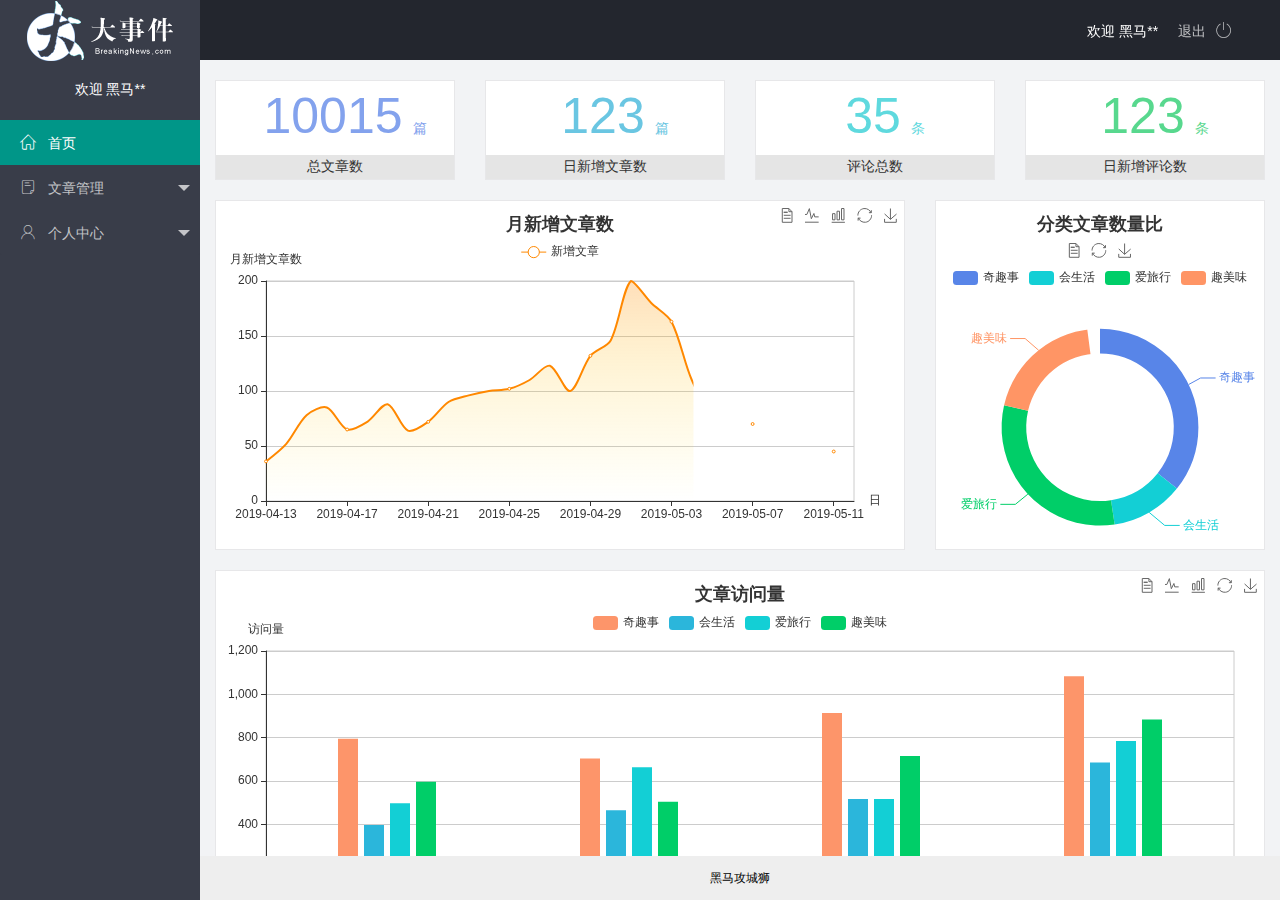
==== commit c2d87ca9: "完成了文章类别" ====
--- a/index.html
+++ b/index.html
@@ -25,9 +25,9 @@
             <div class="text">欢迎 黑马**</div>
           </div>
           <dl class="layui-nav-child">
-            <dd><a href="">基本信息</a></dd>
-            <dd><a href="">更换头像</a></dd>
-            <dd><a href="">重置密码</a></dd>
+            <dd><a href="/user/user_info.html" target="fm">基本信息</a></dd>
+            <dd><a href="/user/user_avatar.html" target="fm">更换头像</a></dd>
+            <dd><a href="/user/user_pwd.html" target="fm">重置密码</a></dd>
           </dl>
         </li>
         <li class="layui-nav-item" lay-header-event="menuRight" lay-unselect>
@@ -56,8 +56,8 @@
               <span class="iconfont icon-16"></span>
               文章管理</a>
             <dl class="layui-nav-child">
-              <dd><a href="javascript:;"><i class="layui-icon layui-icon-app"></i>分类管理</a></dd>
-              <dd><a href="javascript:;"><i class="layui-icon layui-icon-app"></i>列表管理</a></dd>
+              <dd><a href="./cate/article_cate.html" target="fm"><i class="layui-icon layui-icon-app"></i>分类管理</a></dd>
+              <dd><a href="./cate/art_list.html" target="fm"><i class="layui-icon layui-icon-app"></i>列表管理</a></dd>
               <dd><a href="javascript:;"><i class="layui-icon layui-icon-app"></i>发布文章</a></dd>
             </dl>
           </li>
@@ -85,7 +85,7 @@
     
     <div class="layui-footer">
       <!-- 底部固定区域 -->
-      底部固定区域
+      黑马攻城狮
     </div>
   </div>
 
--- a/assets/css/index.css
+++ b/assets/css/index.css
@@ -1,7 +1,7 @@
 .layui-footer{
   text-align: center;
   font-size: 12px;
-  background-color: #cdcdcd7d;
+  background-color: #5551517d;
 }
 .iconfont,
 .layui-icon{
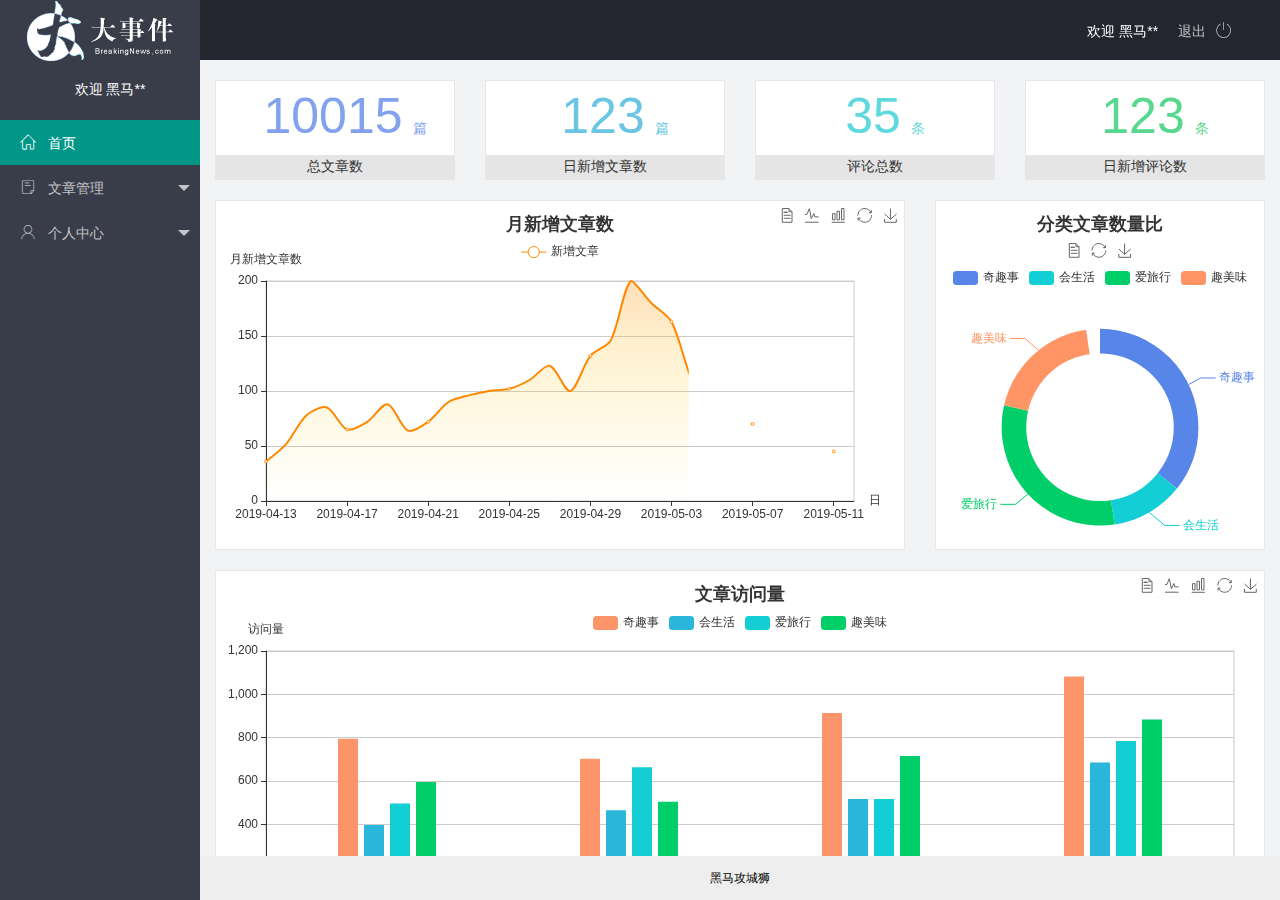
==== commit 8922f93d: "'完成了发布文章'" ====
--- a/index.html
+++ b/index.html
@@ -58,7 +58,7 @@
             <dl class="layui-nav-child">
               <dd><a href="./cate/article_cate.html" target="fm"><i class="layui-icon layui-icon-app"></i>分类管理</a></dd>
               <dd><a href="./cate/art_list.html" target="fm"><i class="layui-icon layui-icon-app"></i>列表管理</a></dd>
-              <dd><a href="javascript:;"><i class="layui-icon layui-icon-app"></i>发布文章</a></dd>
+              <dd><a href="./cate/art_pub.html" target="fm"><i class="layui-icon layui-icon-app"></i>发布文章</a></dd>
             </dl>
           </li>
           <li class="layui-nav-item">
